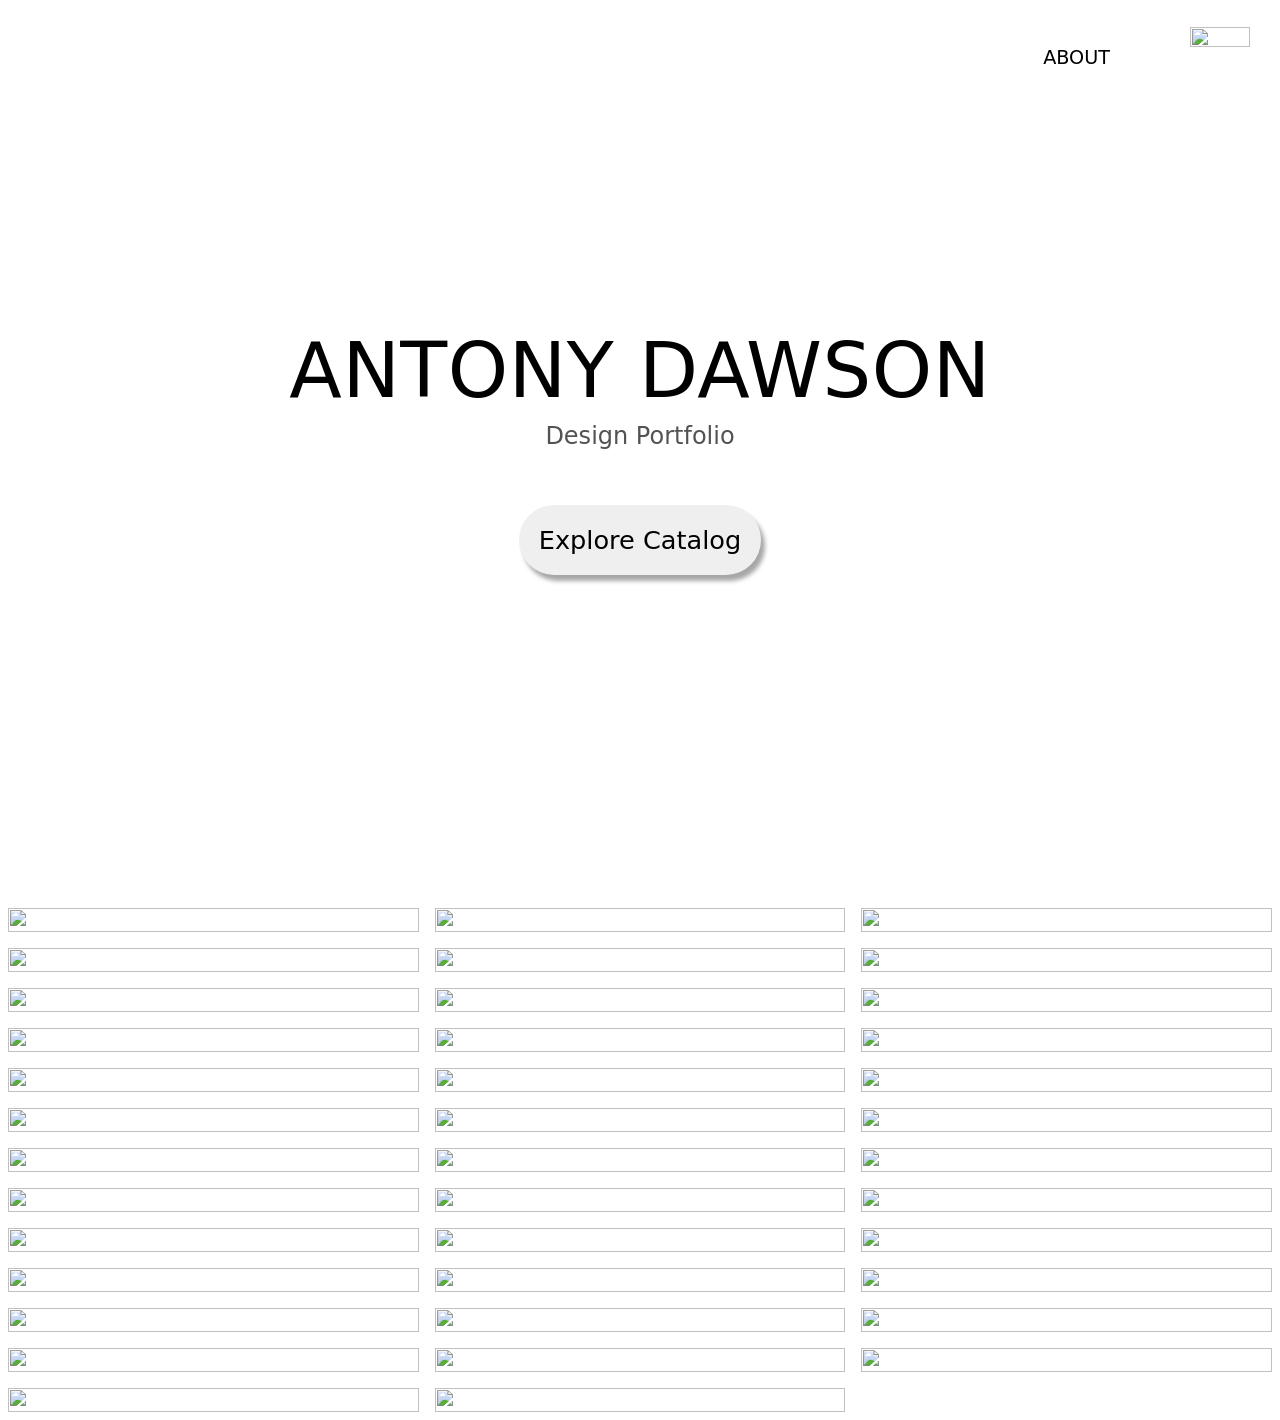
==== website.html @ be2de0c4 "Add files via upload" ====
<!DOCTYPE html>
<html lang="en">
<head>
  <title>Portfolio</title>
  <link rel="stylesheet" href="main.css">
  <link rel="stylesheet" href="content.css">

</head>
<body>
  <header>
    <div class="header-text"><a href="awards.html">About</a></div>
    <div><a href="mailto:antonydawson151@gmail.com"><img src="assets/mail.png" alt=""></a></div>
  </header>

  <div class="bg">
    <div class="slide-track">
      <img src="assets/logo.png" alt="">
      <video src="assets/sphere.MP4" type="video/mp4"></video>
      <img src="assets/editorial.png" alt="">
      <img src="assets/slicing_test.png" alt="">
      <img src="assets/club.jpg" alt="">
      <video src="assets/Final-robit.MP4" type="video/mp4"></video>

    </div>
  </div>

  <main>
    <div class="title">Antony Dawson</div>
    <div class="subtitle">Design Portfolio</div>
    <a href="#projects-catalog"><button class="catalog">Explore Catalog</button></a>
  </main>

  <div class="content" id="projects-catalog">
    
    <img id="1" src="assets/cup1.png" alt="">
    <img id="2" src="assets/cup2.png" alt="">
    <img id="22" src="assets/BLUEBLITZ.png" alt="">
    <img id="3" src="assets/5-Chettattukaran-Final.jpeg" alt="">
    <img id="4" src="assets/1.2-Chettattukaran.jpg" alt="">
    <img id="5" src="assets/Final (1).jpg" alt="">
    <img id="6" src="assets/S25_1020_AntonyDawson_302010_Ex3_001.jpeg" alt="">
    <img id="7" src="assets/S25_1020_AntonyDawson_312010_Ex4_007.jpeg" alt="">
    <img id="8" src="assets/S25_1020_AntonyDawson_302010_Ex1_031.jpeg" alt="">
    <img id="9" src="assets/2.1-Chettattukaran-1.jpg" alt="">
    <img id="10" src="assets/2.1-Chettattukaran-2.jpg" alt="">
    <img id="11" src="assets/2.2-Chettattukaran-final.jpeg" alt="">
    <img id="12" src="assets/3-Chettattukaran-1.jpg" alt="">
    <img id="13" src="assets/3-Chettattukaran-2.jpg" alt="">
    <img id="14" src="assets/3-Chettattukaran-final (1).jpg" alt="">
    <img id="15" src="assets/4-Chettattukaran-Ballpoint.jpg" alt="">
    <img id="16" src="assets/4-Chettattukaran-Charcoal.jpg" alt="">
    <img id="17" src="assets/3d-print_002.jpg" alt="">
    <img id="18" src="assets/model_001 (1).png" alt="">
    <img id="19" src="assets/model_002 (1).png" alt="">
    <img id="20" src="assets/model_003 (1).png" alt="">
    <img id="21" src="assets/S25_1020_AntonyDawson_302010_Ex2_001.jpeg" alt="">

    <img id="22" src="assets/art (1).jpg" alt="">
    <img id="23" src="assets/art (2).jpg" alt="">
    <img id="24" src="assets/art (3).jpg" alt="">
    <img id="25" src="assets/art (4).jpg" alt="">
    <img id="26" src="assets/art (5).jpg" alt="">
    <img id="27" src="assets/art (6).jpg" alt="">
    <img id="28" src="assets/art (7).jpg" alt="">
    <img id="29" src="assets/art (8).jpg" alt="">
    <img id="30" src="assets/art (9).jpg" alt="">
    <img id="31" src="assets/art (10).jpg" alt="">
    <img id="32" src="assets/art (11).jpg" alt="">
    <img id="33" src="assets/art (12).jpg" alt="">
    <img id="34" src="assets/art (13).jpg" alt="">
    <img id="35" src="assets/art (14).jpg" alt="">
    <img id="36" src="assets/art (15).jpg" alt="">
    <img id="37" src="assets/art (16).jpg" alt="">




  </div>

  <div id="myModal" class="modal">
    <span class="close">&times;</span>
    <img class="modal-content" id="img01">
    <div id="caption"></div>
  </div>

  <script>
    // Get the modal
    var modal = document.getElementById('myModal');
    
    document.querySelectorAll('img').forEach(image => {
      image.addEventListener('click', function(event) {
        // Your code to execute when any image is clicked
        var img = document.getElementById(event.target.id);
        var modalImg = document.getElementById("img01");
        var captionText = document.getElementById("caption");
        modal.style.display = "block";
        modalImg.src = img.src;
        captionText.innerHTML = this.alt;
        
        
        // Get the <span> element that closes the modal
        var span = document.getElementsByClassName("close")[0];
        
        // When the user clicks on <span> (x), close the modal
        span.onclick = function() { 
          modal.style.display = "none";
        }
      });
    });
  
    </script>
</body>
</html>
---- main.css ----
* {
  margin:0;
  padding: 0;
  font-family: system-ui, 'Open Sans', 'Helvetica Neue', sans-serif;
  box-sizing: border-box;
}

html {
  overflow-x: hidden;
  scroll-behavior: smooth;
}

header {
  position: fixed;
  top: 3%;
  right: 30px;
  display: flex;
  align-items: center;
  gap:2rem;
  z-index: 2;
}

.header-text a {
  margin-right: 3rem;
  font-size: 1.2rem;
  text-decoration: none;
  color: black;
}

header img {
  width: 60px;
  aspect-ratio: 1;
}

main {
height: 100vh;
display: grid;
place-content: center;
text-align: center;
}

.title, .header-text {
  text-transform: uppercase;
  cursor: pointer;
}

.title {
  font-size: 6vw;
  letter-spacing: .5px;
}

.subtitle {
  font-size: 1.5rem;
  color: #535353;
  margin: 1%;
}

.catalog {
  padding: 20px;
  font-size: 1.6rem;
  border-radius: 40px;
  border: none;
  box-shadow: 4px 6px 4px rgba(0, 0, 0, 0.35);
  margin-top: 3rem;
  transition: 500ms;
  cursor: pointer;

}

.catalog:hover {
  box-sizing: border-box;
  background-color: #2e2e2e;
  color: white;
}

.catalog:active {
  box-shadow: none;
  transform: translate(4px, 6px);
}

@keyframes scroll {
	0% { transform: translateX(0); }
	100% { transform: translateX(-200%)}
}

.slide-track {
  animation: scroll 30s linear infinite;
  display: flex;
  position: absolute;
  inset: 0;
  z-index: -1;
  opacity: 30%;
  
}

.slide-track > * {
  width: 100vw;
  object-fit: cover;
  flex-shrink: 0;
}
---- content.css ----
.content {
    display: grid;
    grid-template-columns: repeat(3, 1fr);
}
.content img {
    width: 100%;
    padding: .5rem;
     height: 100%; 
     object-fit: cover; 

}

.content > img:hover {
    opacity: 0.5;
    transition: 1s;
    /* background-color: gray; */
}

/* .content img:active {
    position: fixed;
    height: 100vh;
    top:0;
    bottom: 0;
    opacity: 1;
} */



.modal {
  display: none; /* Hidden by default */
  position: fixed; /* Stay in place */
  z-index: 3; /* Sit on top */
  padding-top: 100px; /* Location of the box */
  left: 0;
  top: 0;
  width: 100%; /* Full width */
  height: 100%; /* Full height */
  overflow: auto; /* Enable scroll if needed */
  background-color: rgb(0,0,0); /* Fallback color */
  background-color: rgba(0,0,0,0.9); /* Black w/ opacity */
}

/* Modal Content (image) */
.modal-content {
  margin: auto;
  display: block;
  width: 80%;
  max-width: 700px;
}

/* Caption of Modal Image */
#caption {
  margin: auto;
  display: block;
  width: 80%;
  max-width: 700px;
  text-align: center;
  color: #ccc;
  padding: 10px 0;
  height: 150px;
}

/* Add Animation */
.modal-content, #caption {  
  animation-name: zoom;
  animation-duration: 0.6s;
}

@keyframes zoom {
  from {transform: scale(0.1)} 
  to {transform: scale(1)}
}

/* The Close Button */
.close {
  position: absolute;
  top: 15px;
  right: 35px;
  color: #f1f1f1;
  font-size: 40px;
  font-weight: bold;
  transition: 0.3s;
}

.close:hover,
.close:focus {
  color: #bbb;
  text-decoration: none;
  cursor: pointer;
}

/* 100% Image Width on Smaller Screens */
@media only screen and (max-width: 700px){
  .modal-content {
    width: 100%;
  }
}
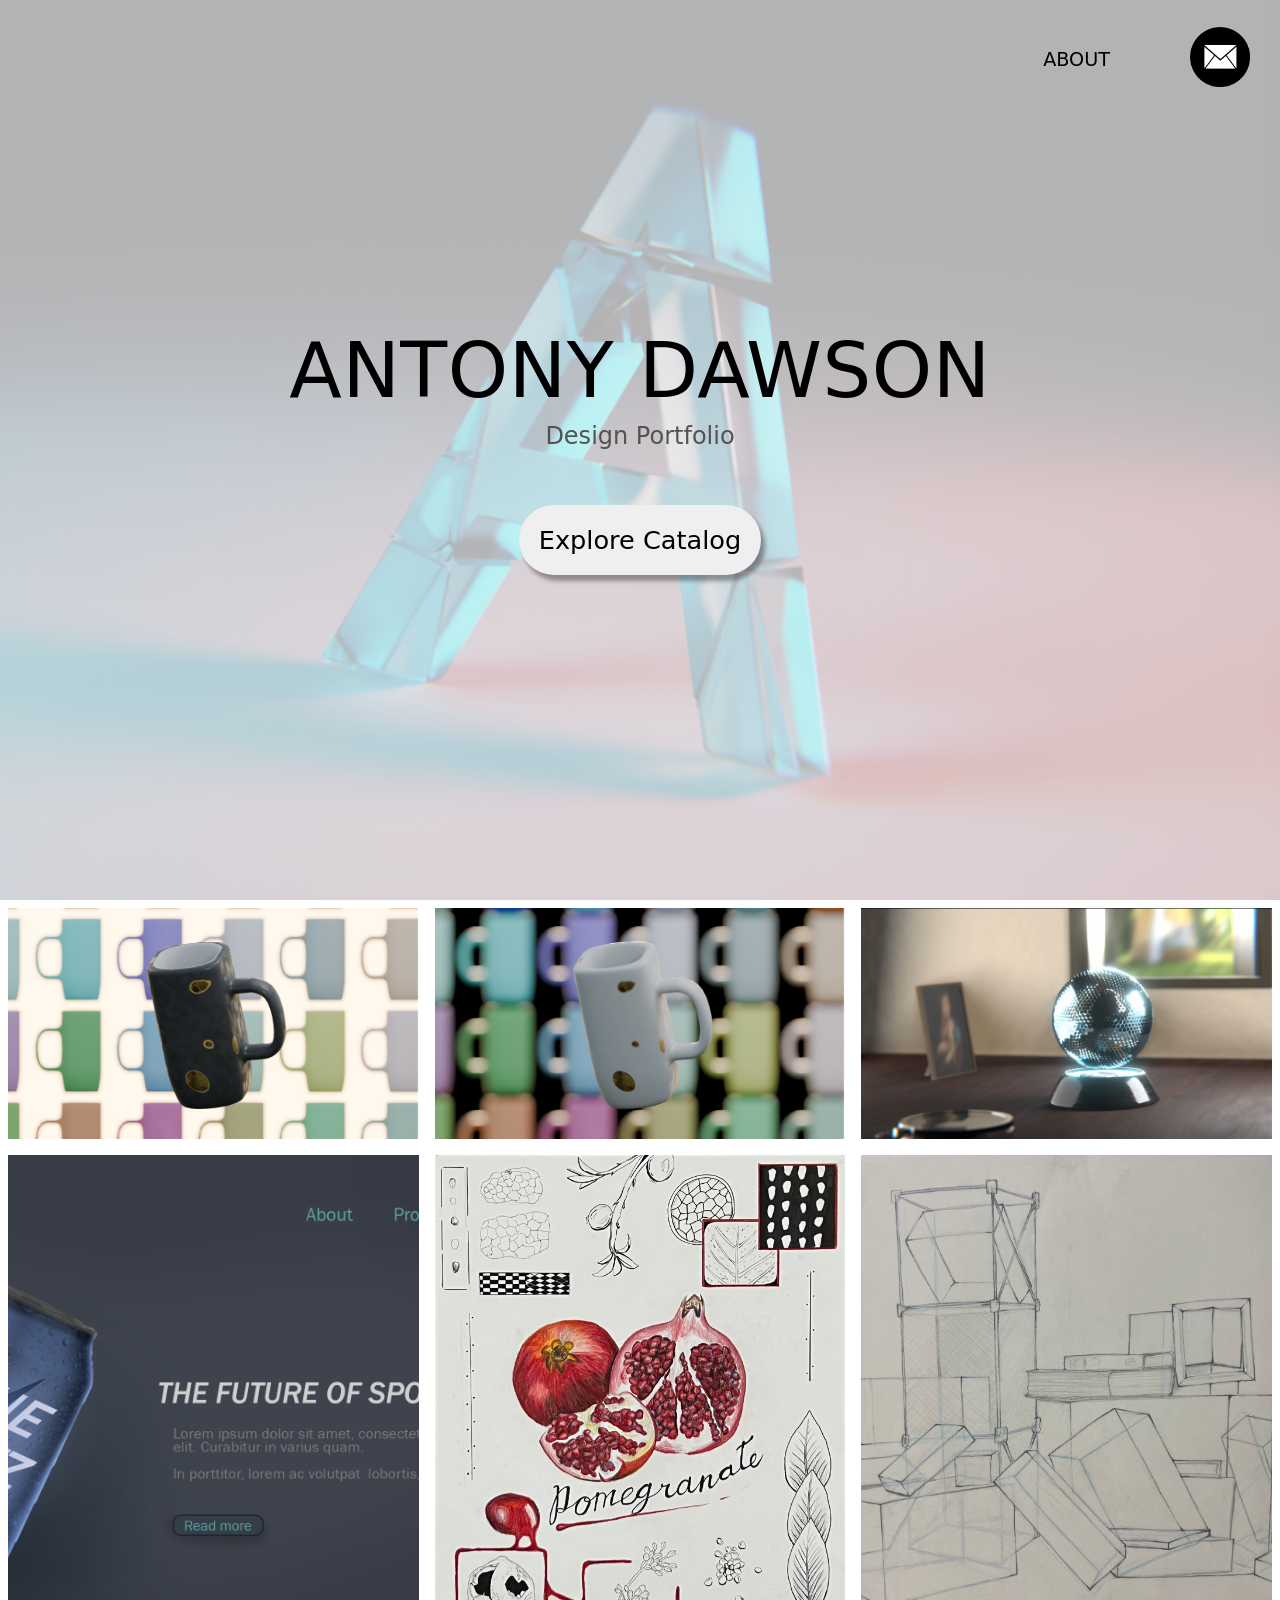
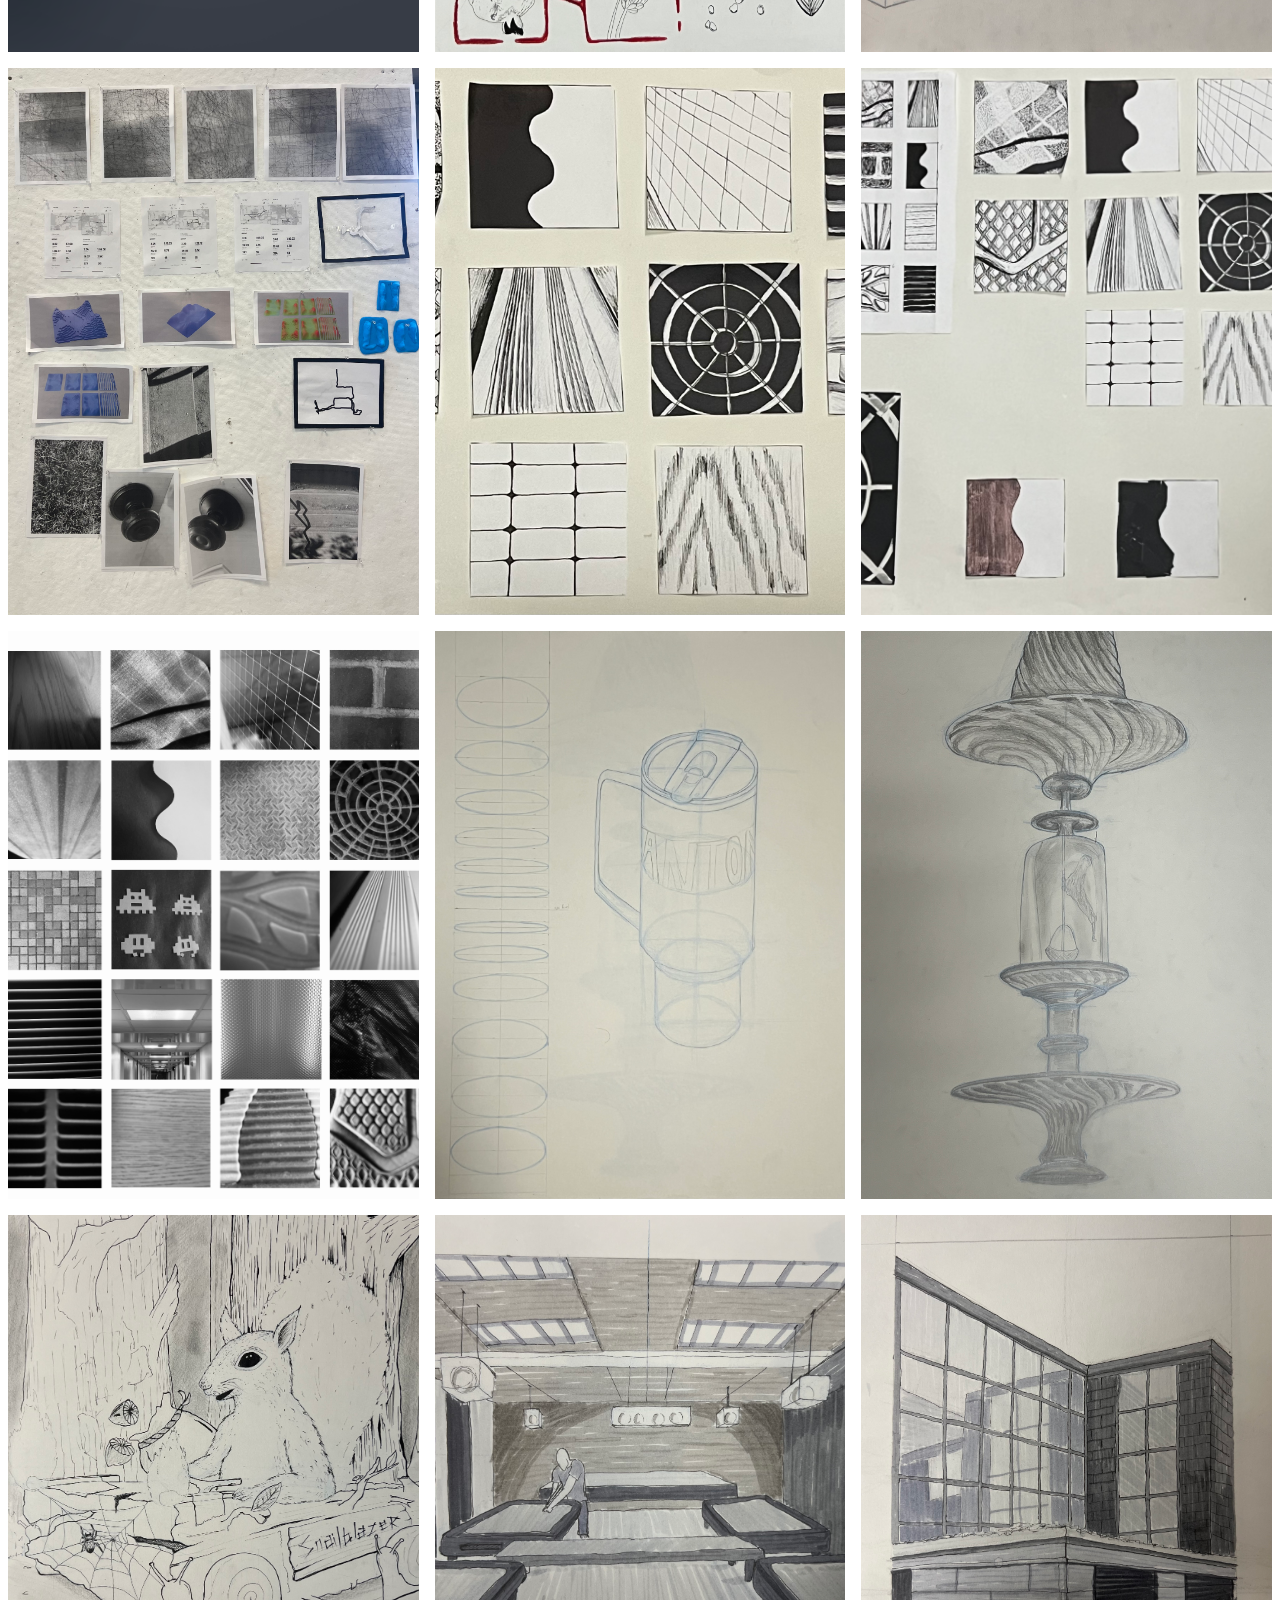
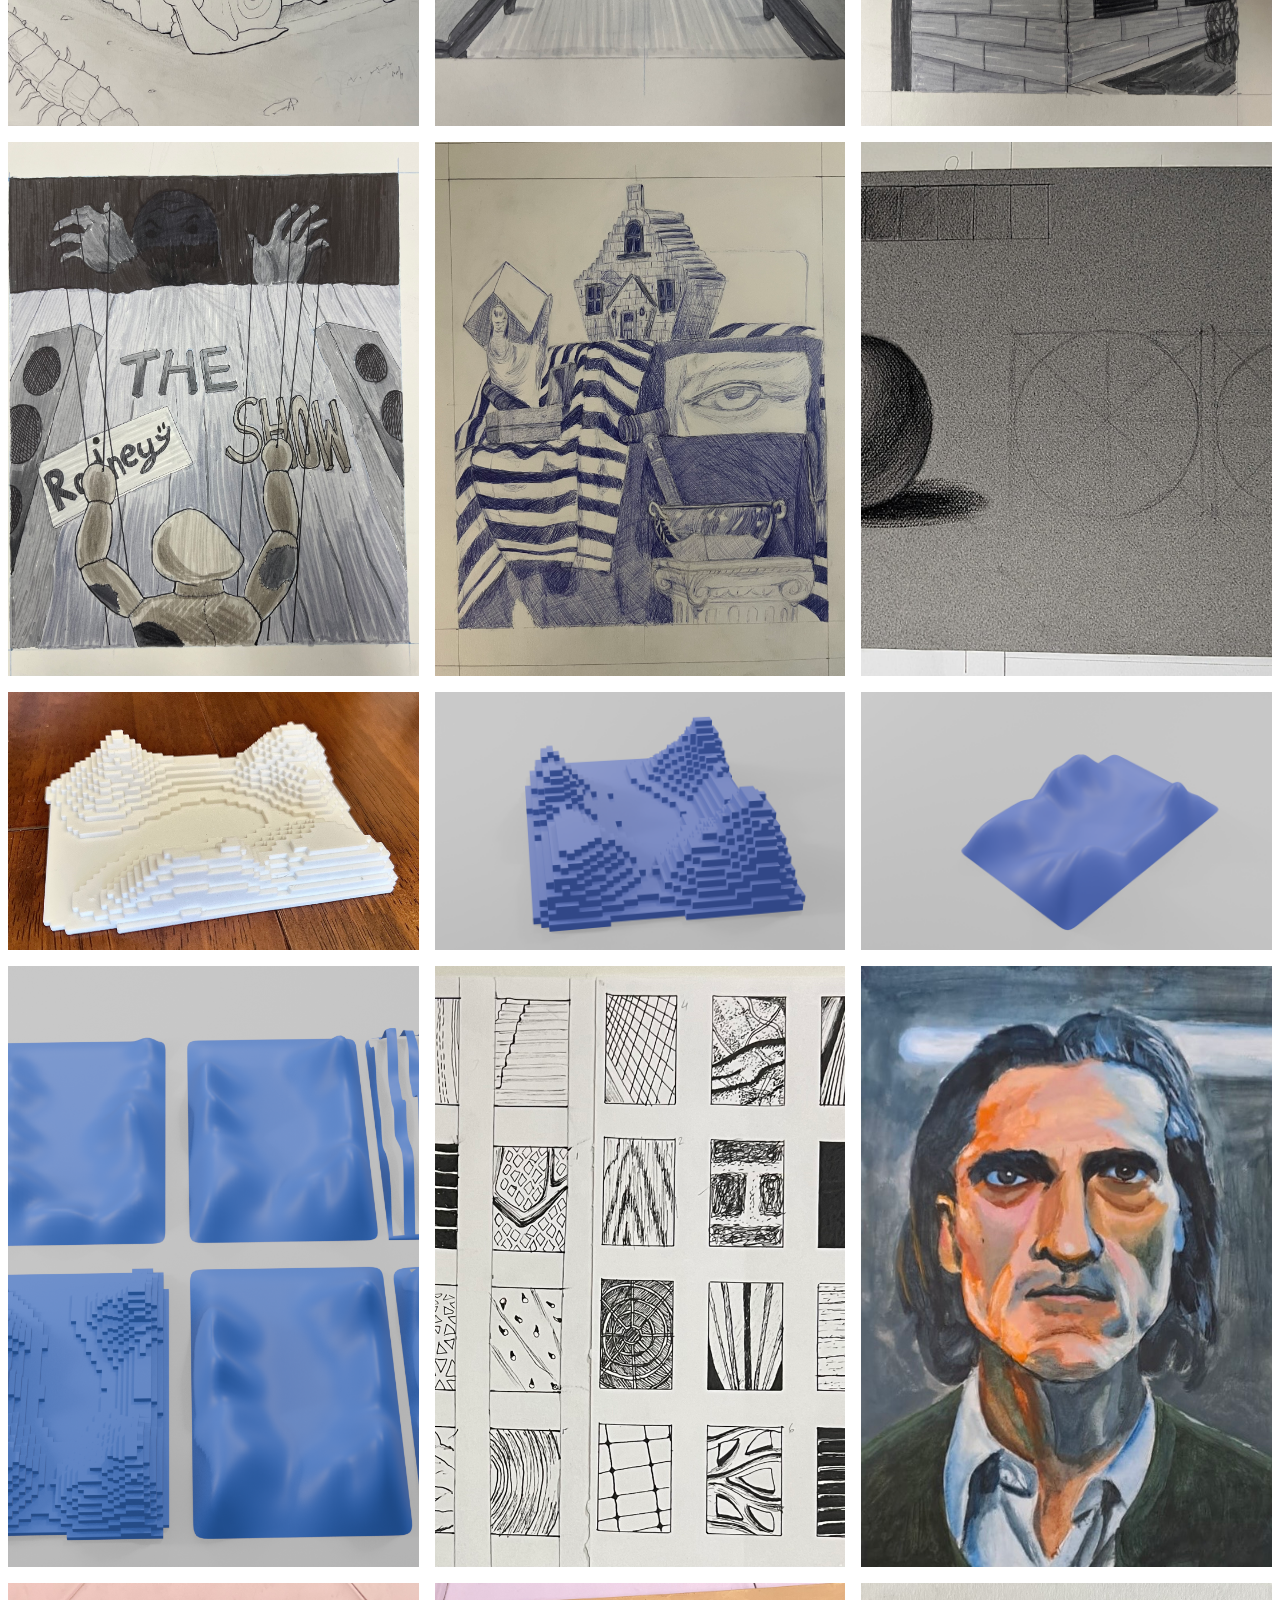
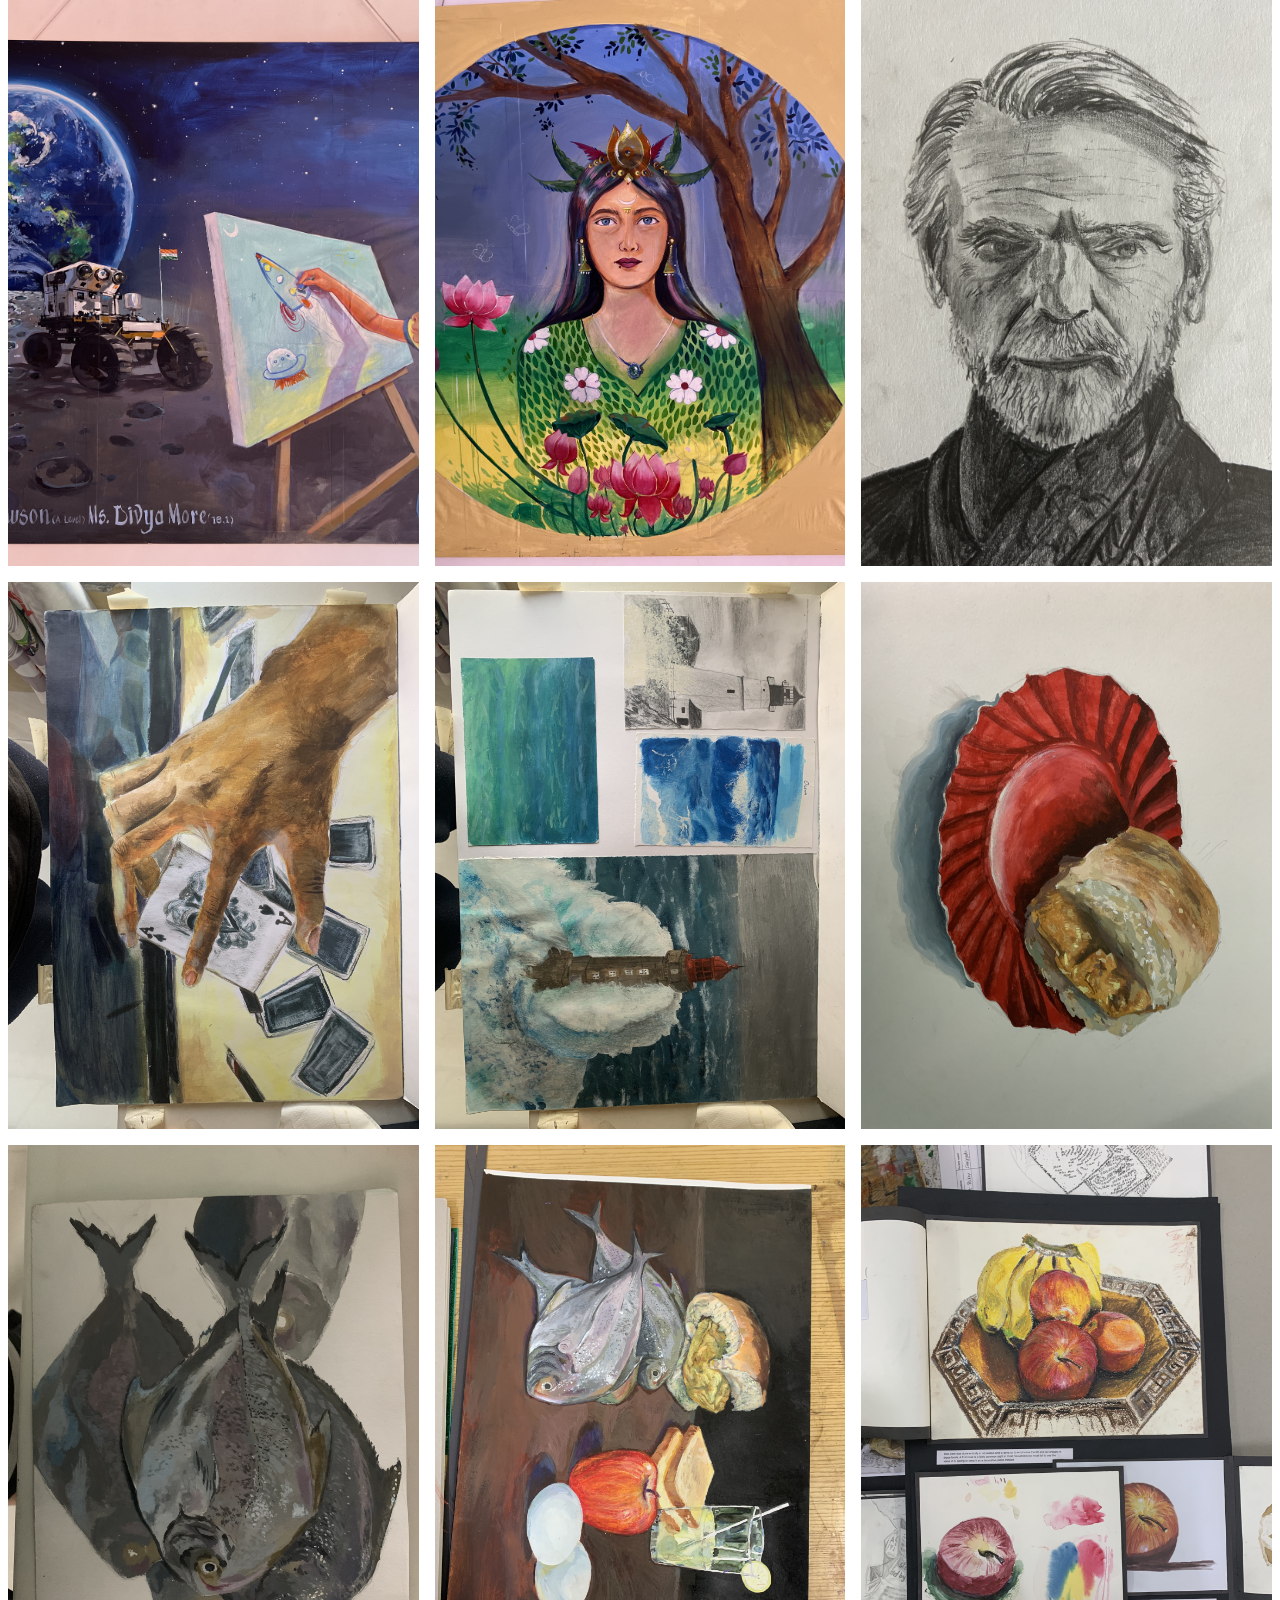
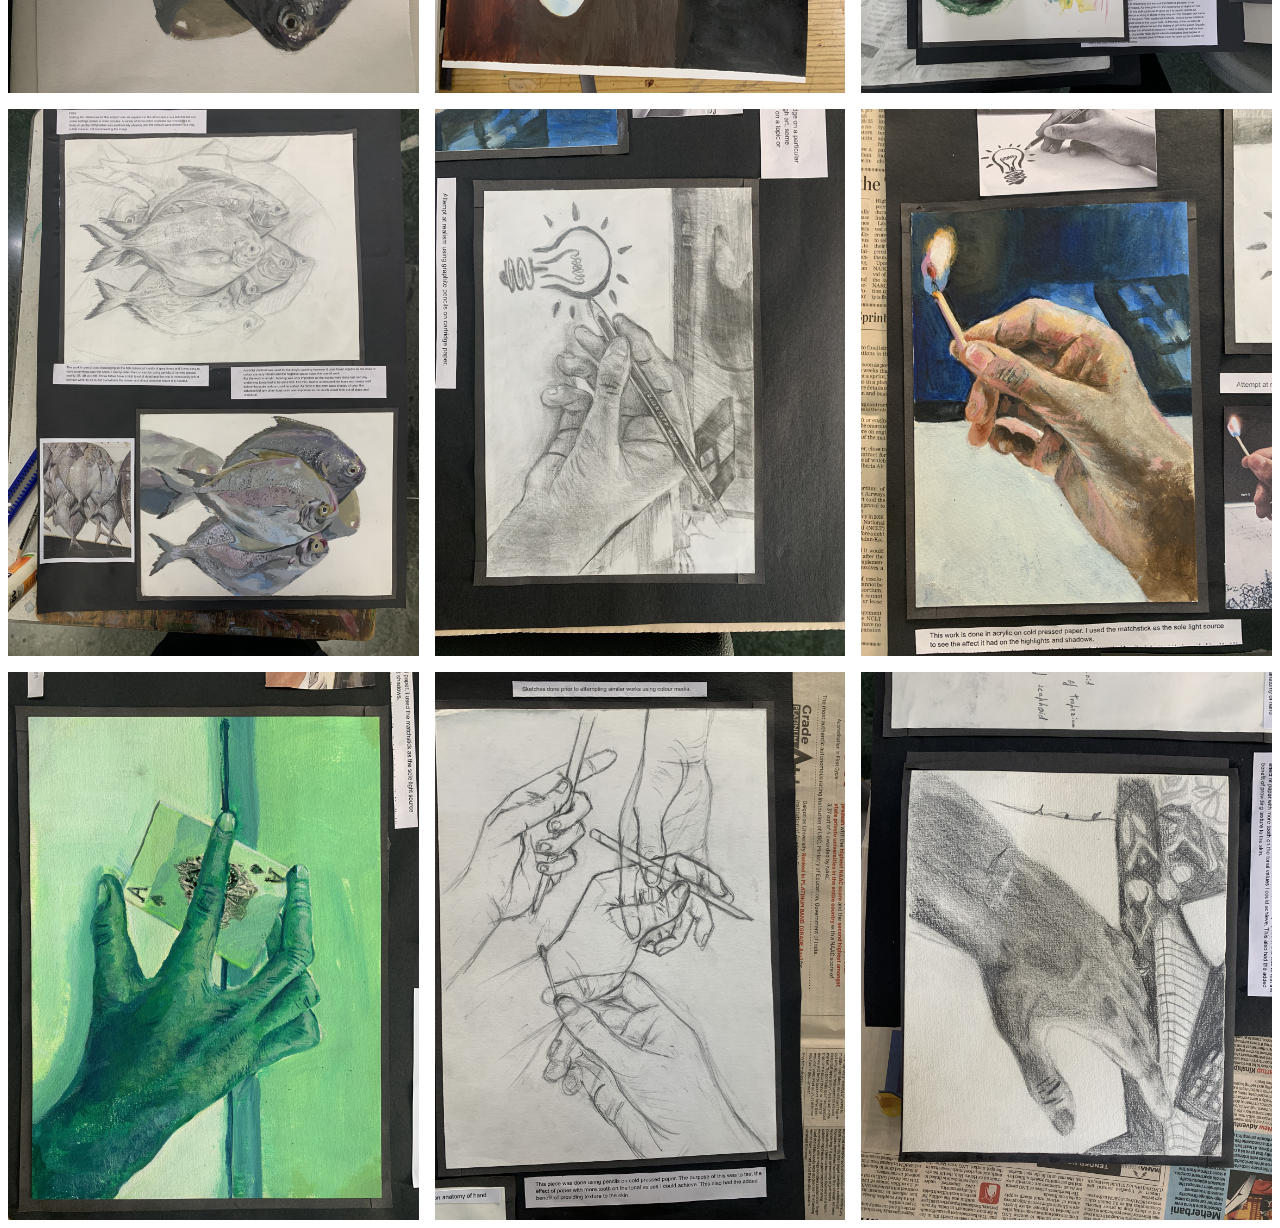
==== commit 910a8230: "Update website.html" ====
--- a/website.html
+++ b/website.html
@@ -34,6 +34,7 @@
     
     <img id="1" src="assets/cup1.png" alt="">
     <img id="2" src="assets/cup2.png" alt="">
+    <img id="38" src="assets/sphere_pic.png" alt="">
     <img id="22" src="assets/BLUEBLITZ.png" alt="">
     <img id="3" src="assets/5-Chettattukaran-Final.jpeg" alt="">
     <img id="4" src="assets/1.2-Chettattukaran.jpg" alt="">
@@ -110,4 +111,4 @@
   
     </script>
 </body>
-</html>+</html>
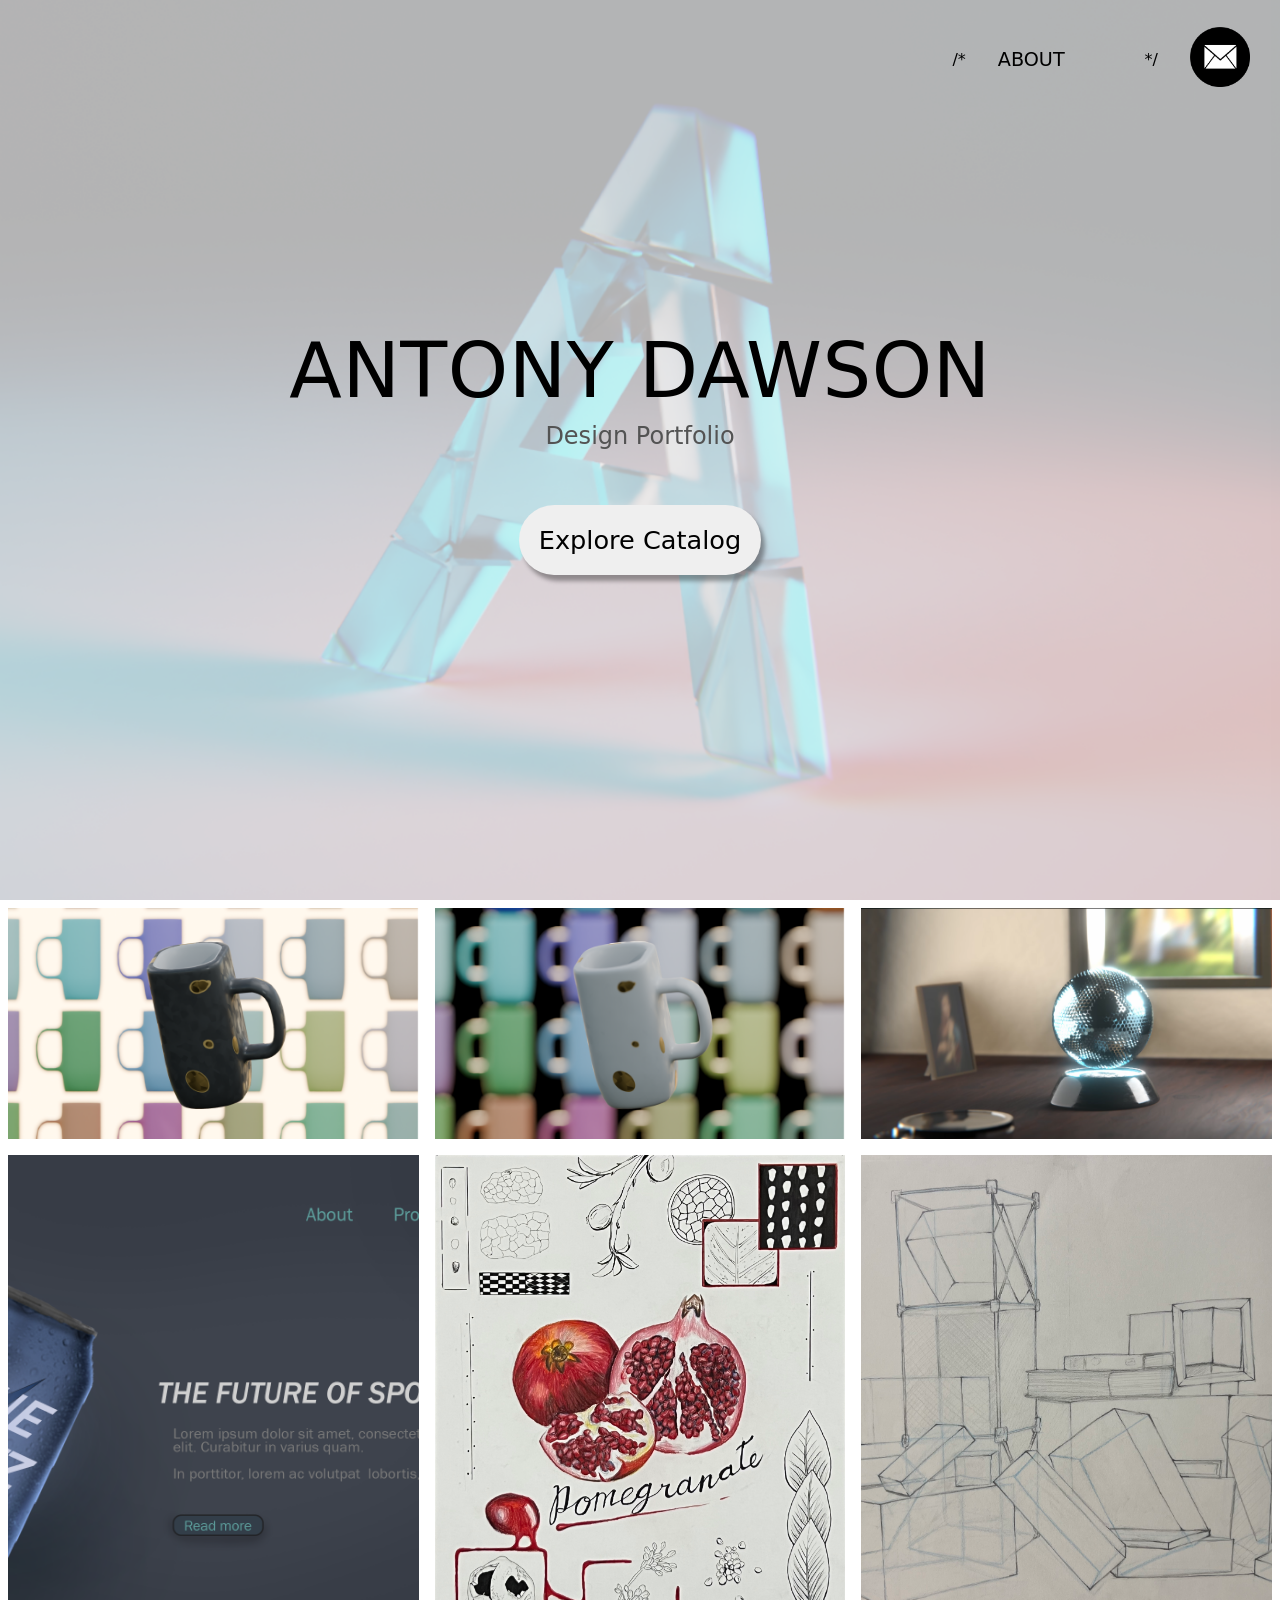
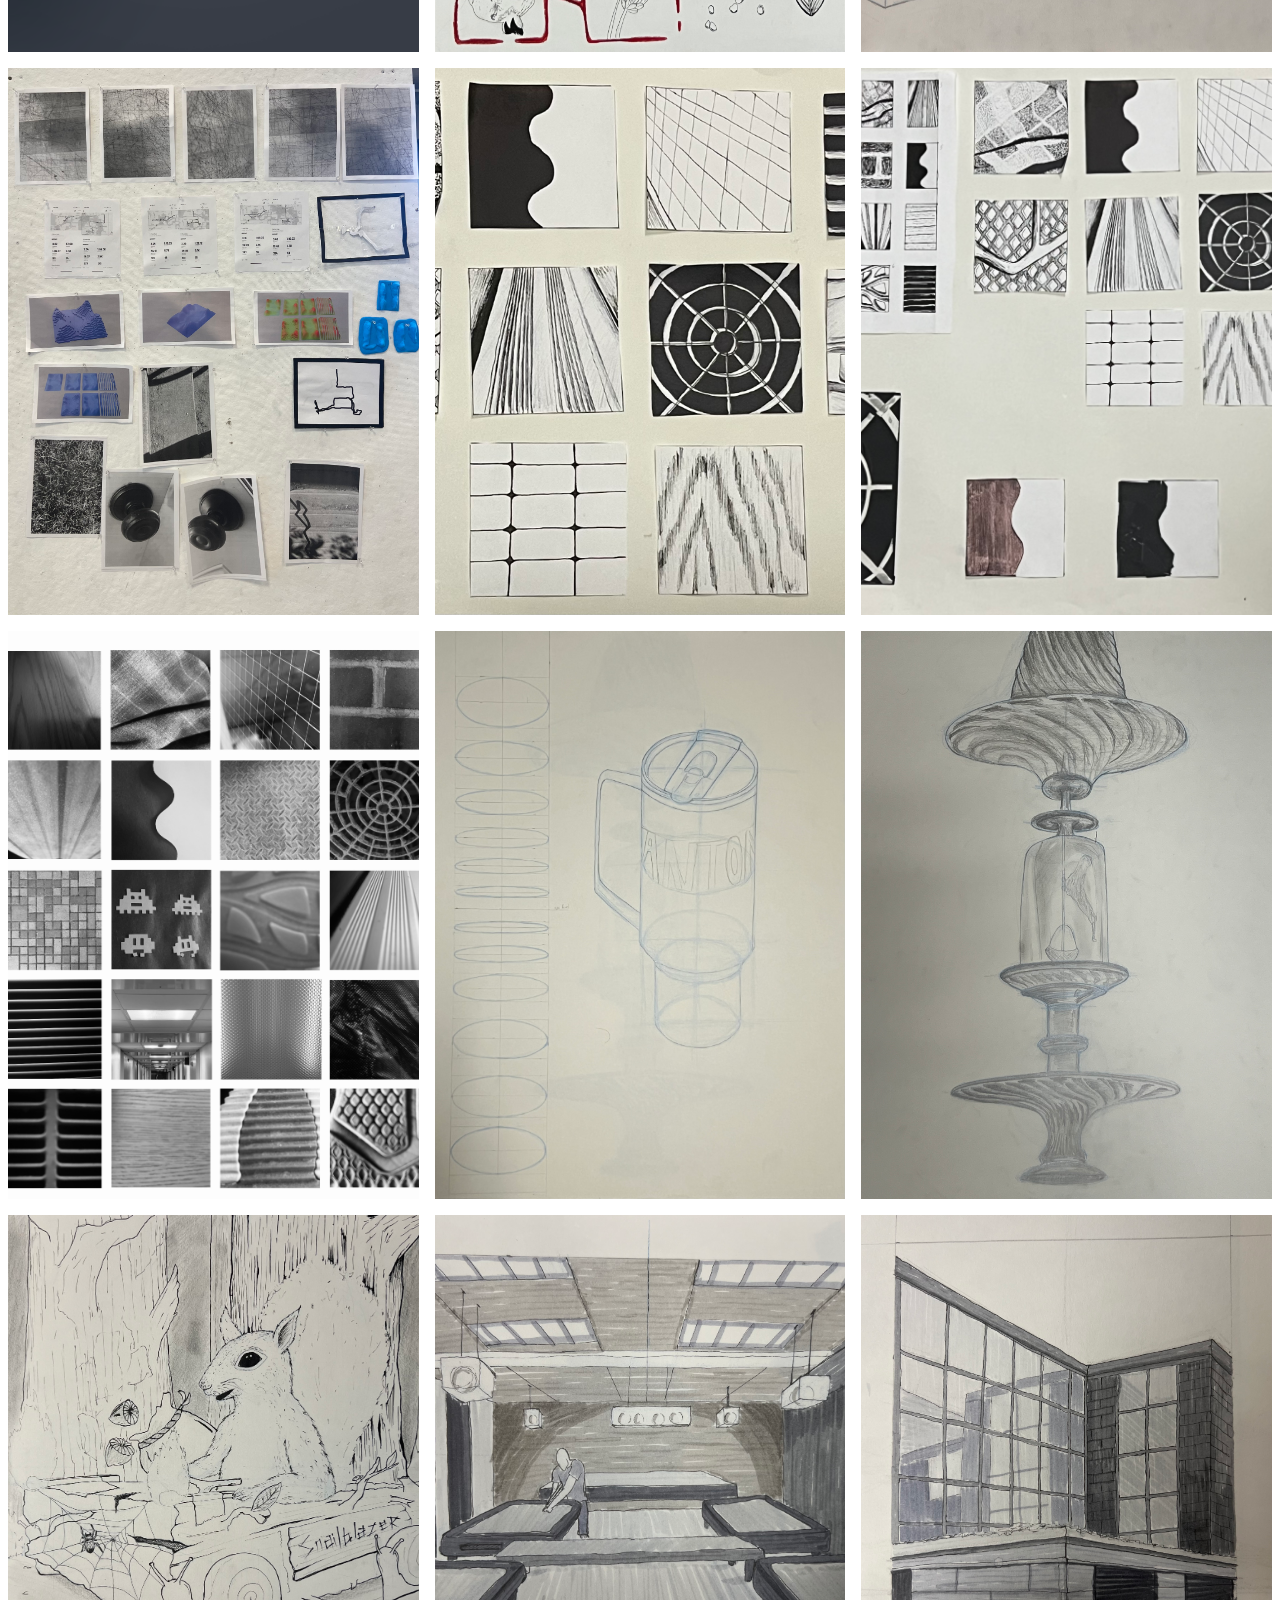
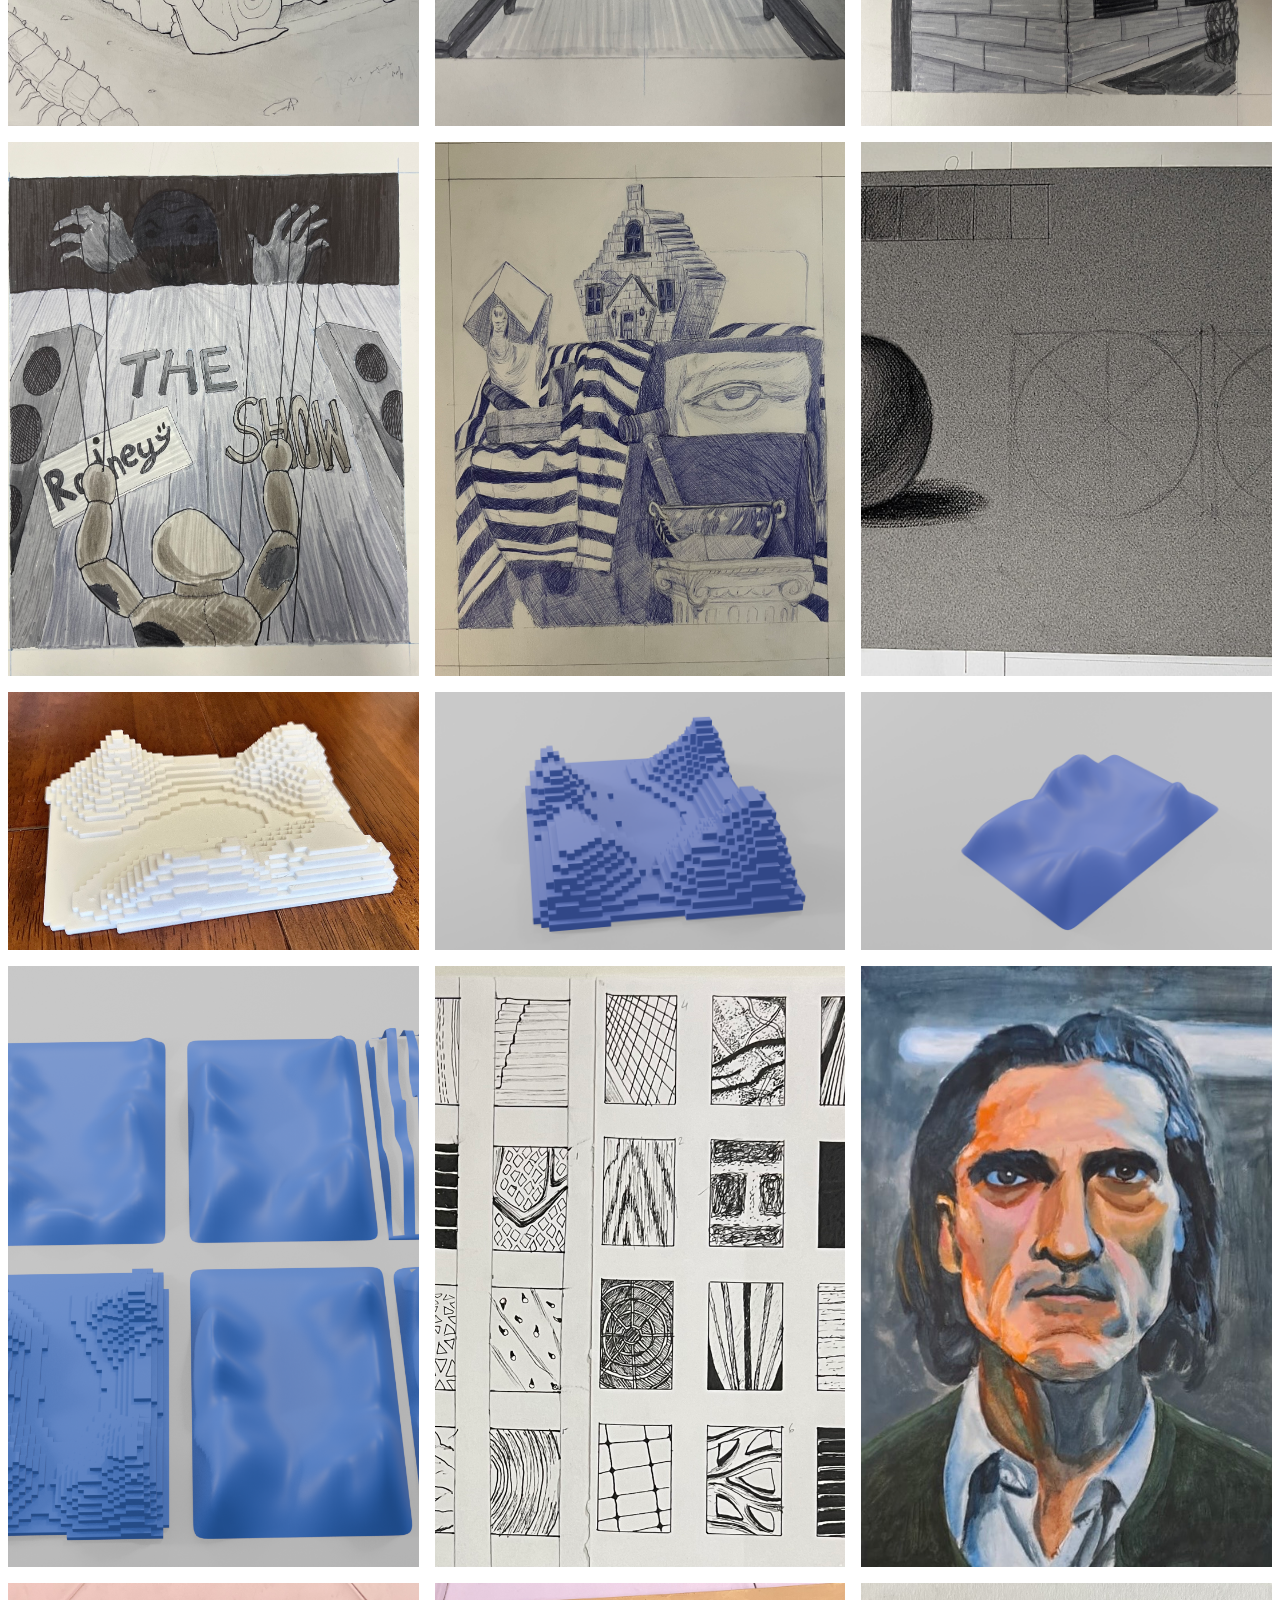
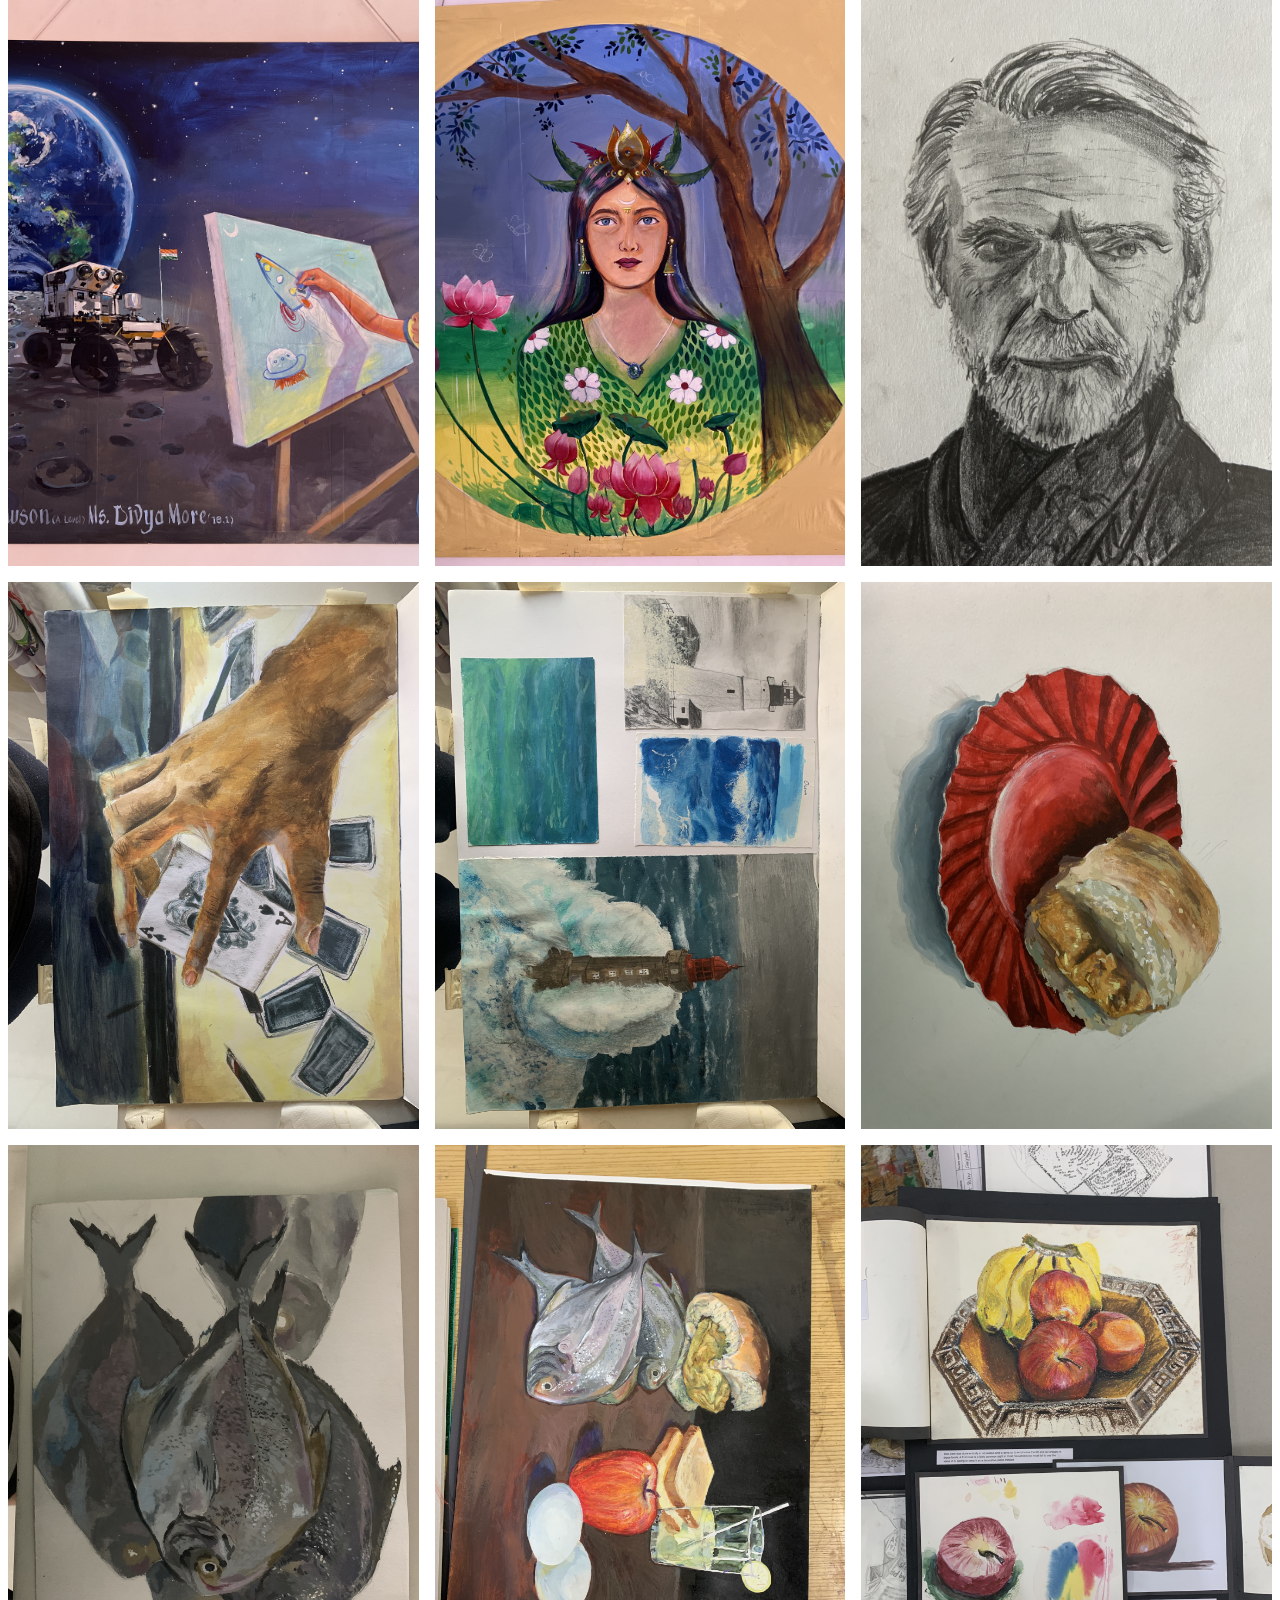
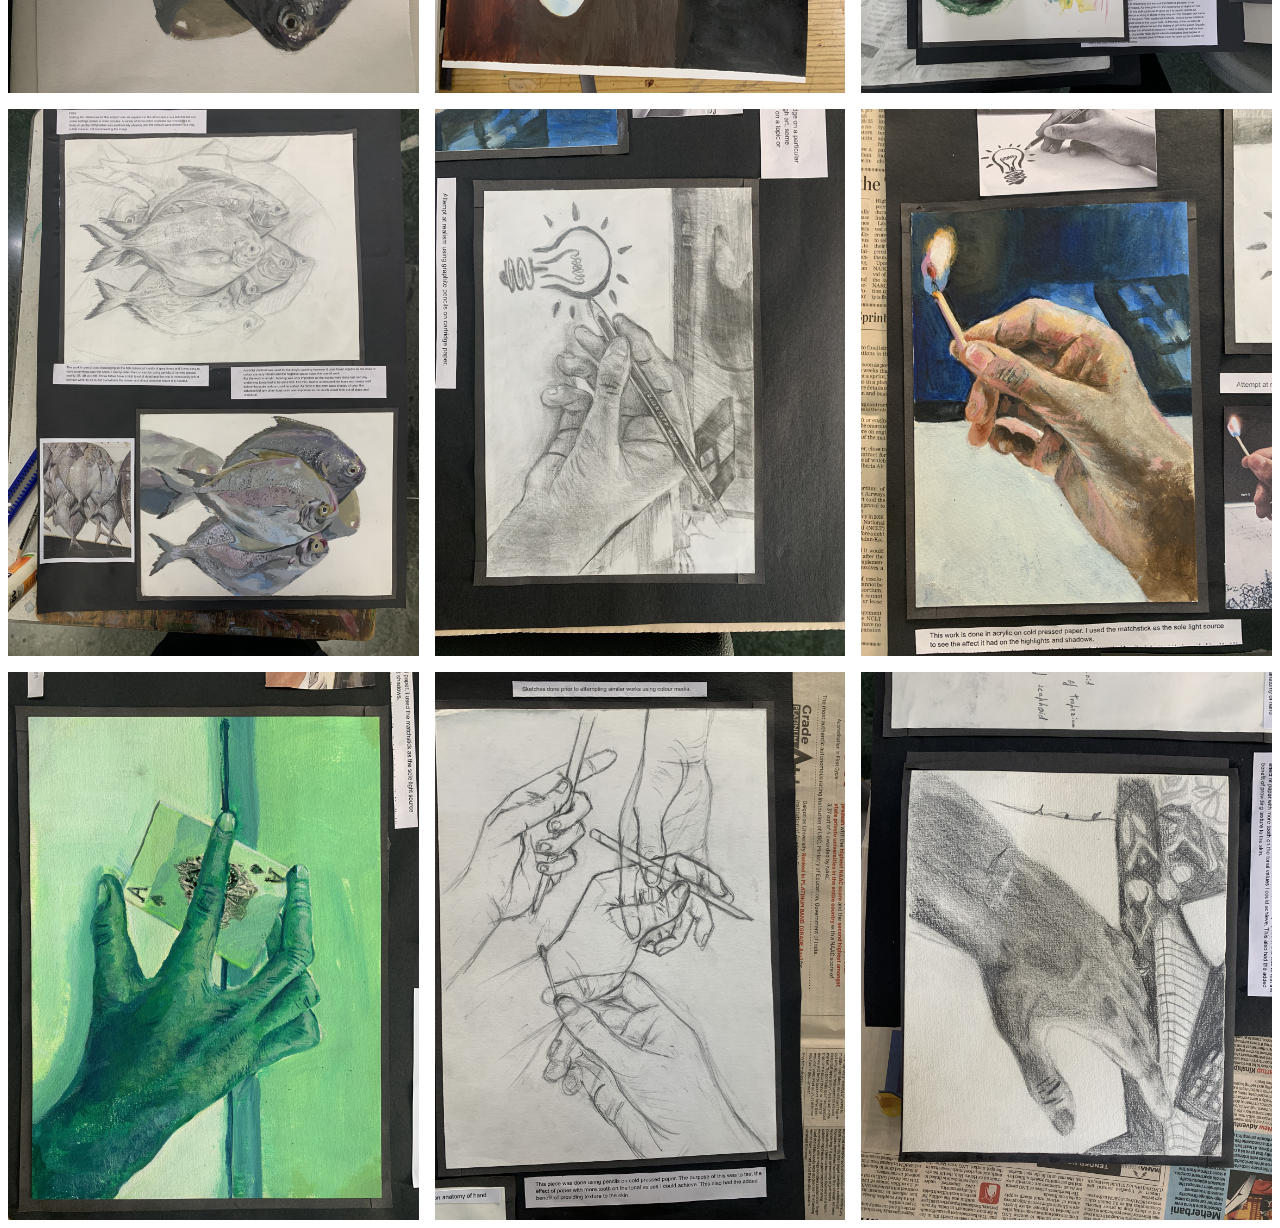
==== commit 075a8926: "Update website.html" ====
--- a/website.html
+++ b/website.html
@@ -8,14 +8,14 @@
 </head>
 <body>
   <header>
-    <div class="header-text"><a href="awards.html">About</a></div>
+    /*<div class="header-text"><a href="awards.html">About</a></div>*/
     <div><a href="mailto:antonydawson151@gmail.com"><img src="assets/mail.png" alt=""></a></div>
   </header>
 
   <div class="bg">
     <div class="slide-track">
       <img src="assets/logo.png" alt="">
-      <video src="assets/sphere.MP4" type="video/mp4"></video>
+      <img src="assets/sphere_pic.png">
       <img src="assets/editorial.png" alt="">
       <img src="assets/slicing_test.png" alt="">
       <img src="assets/club.jpg" alt="">
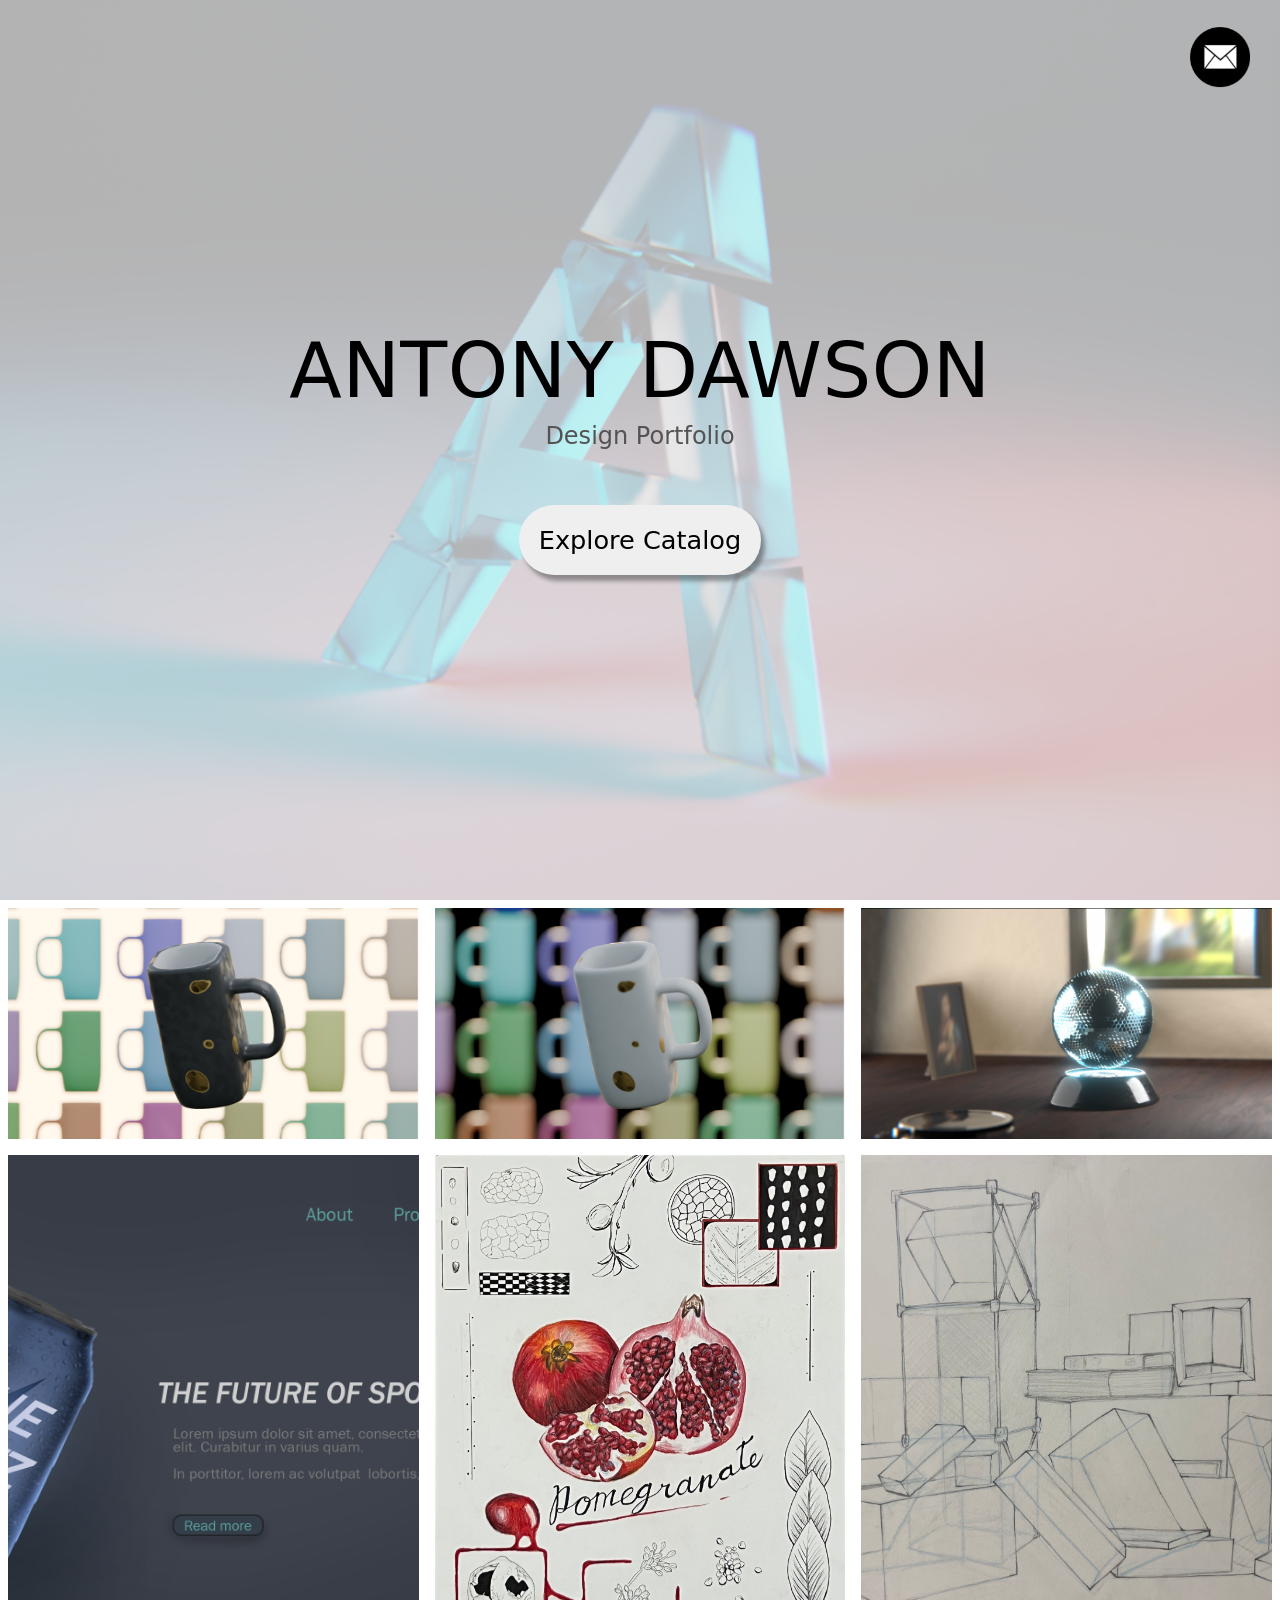
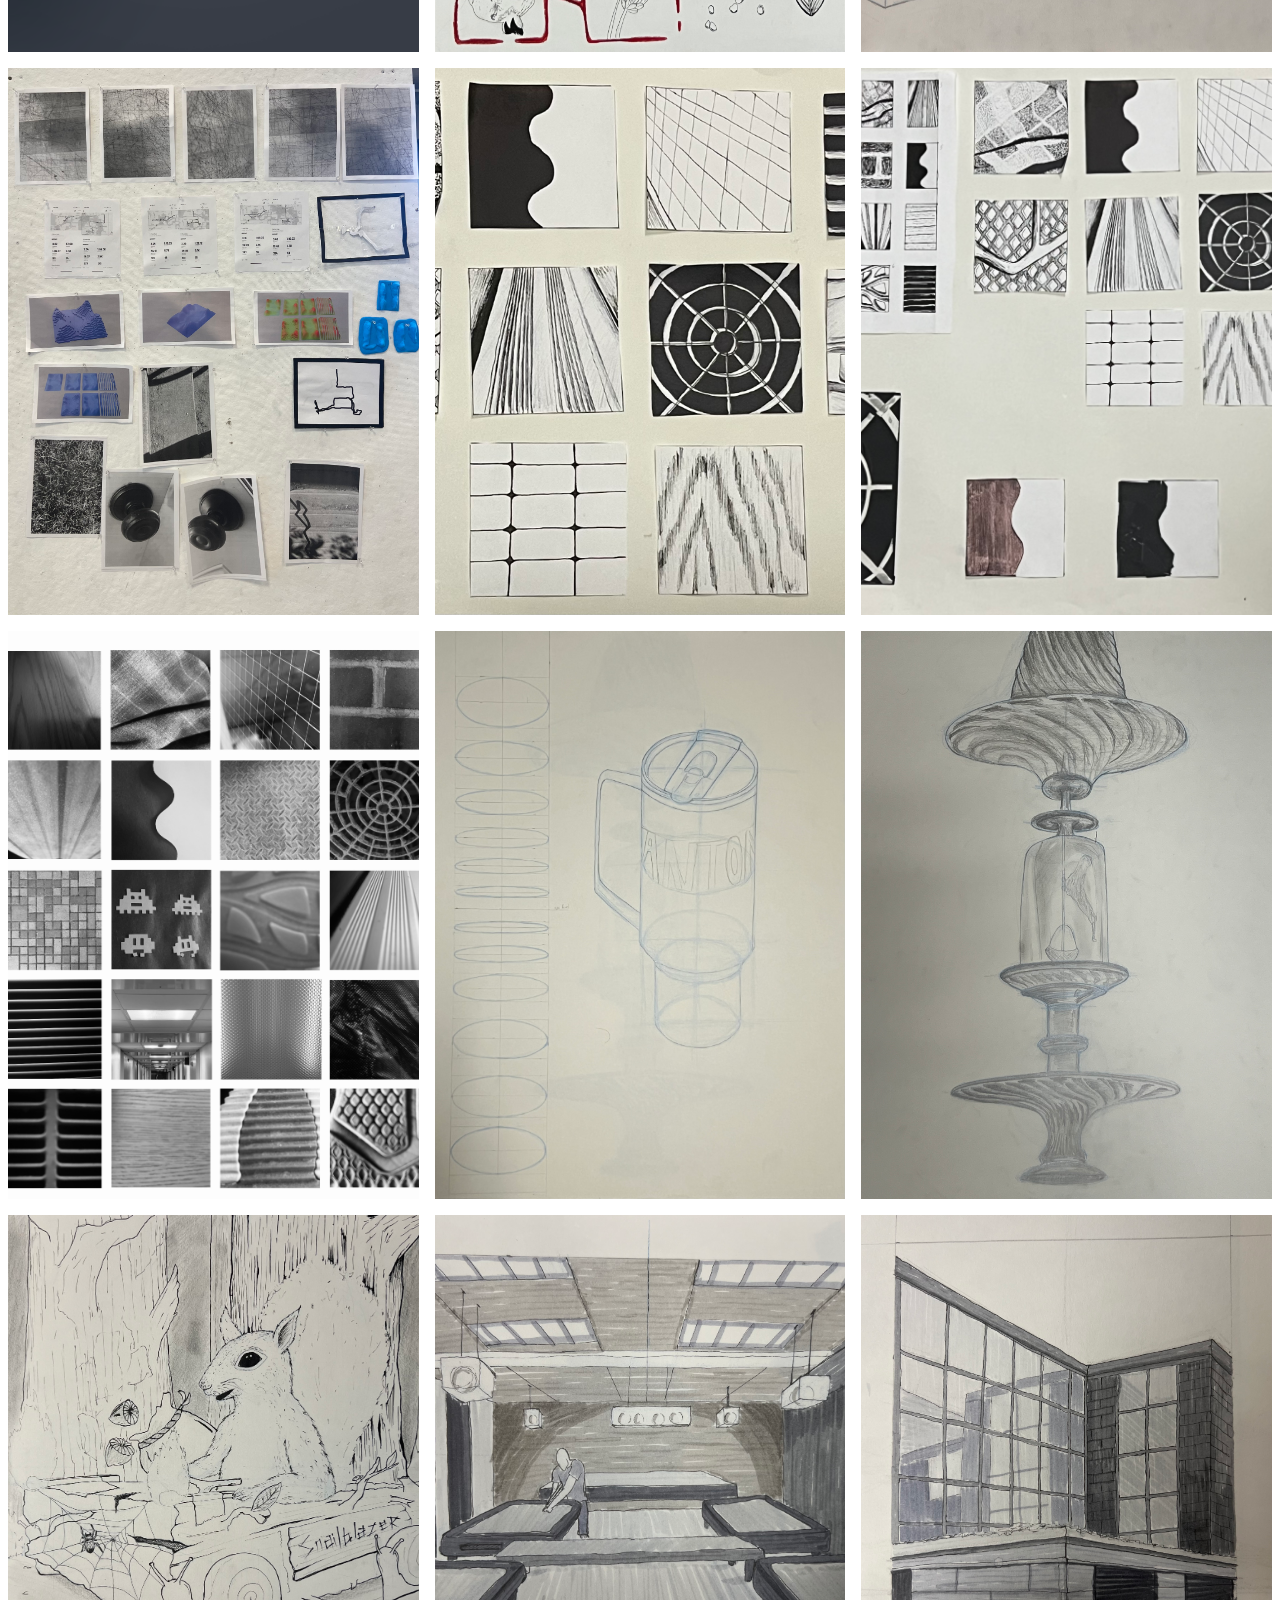
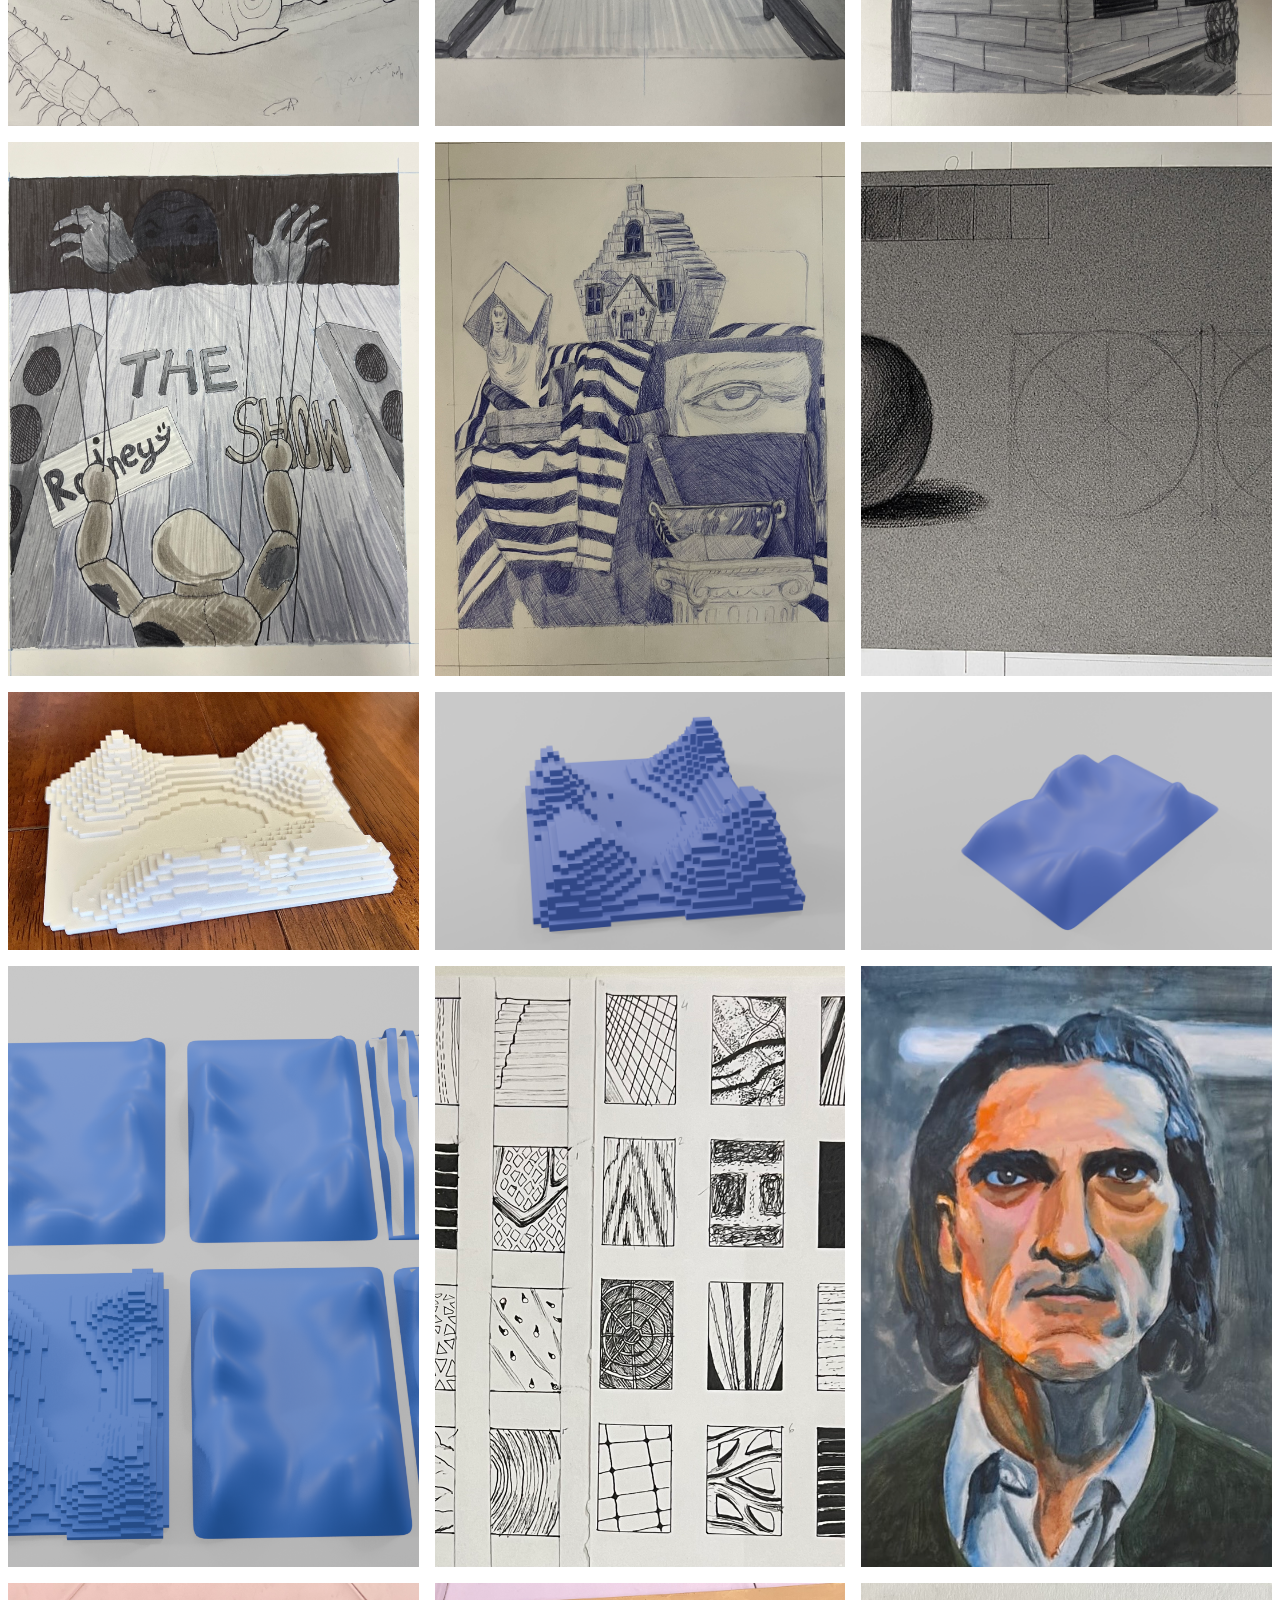
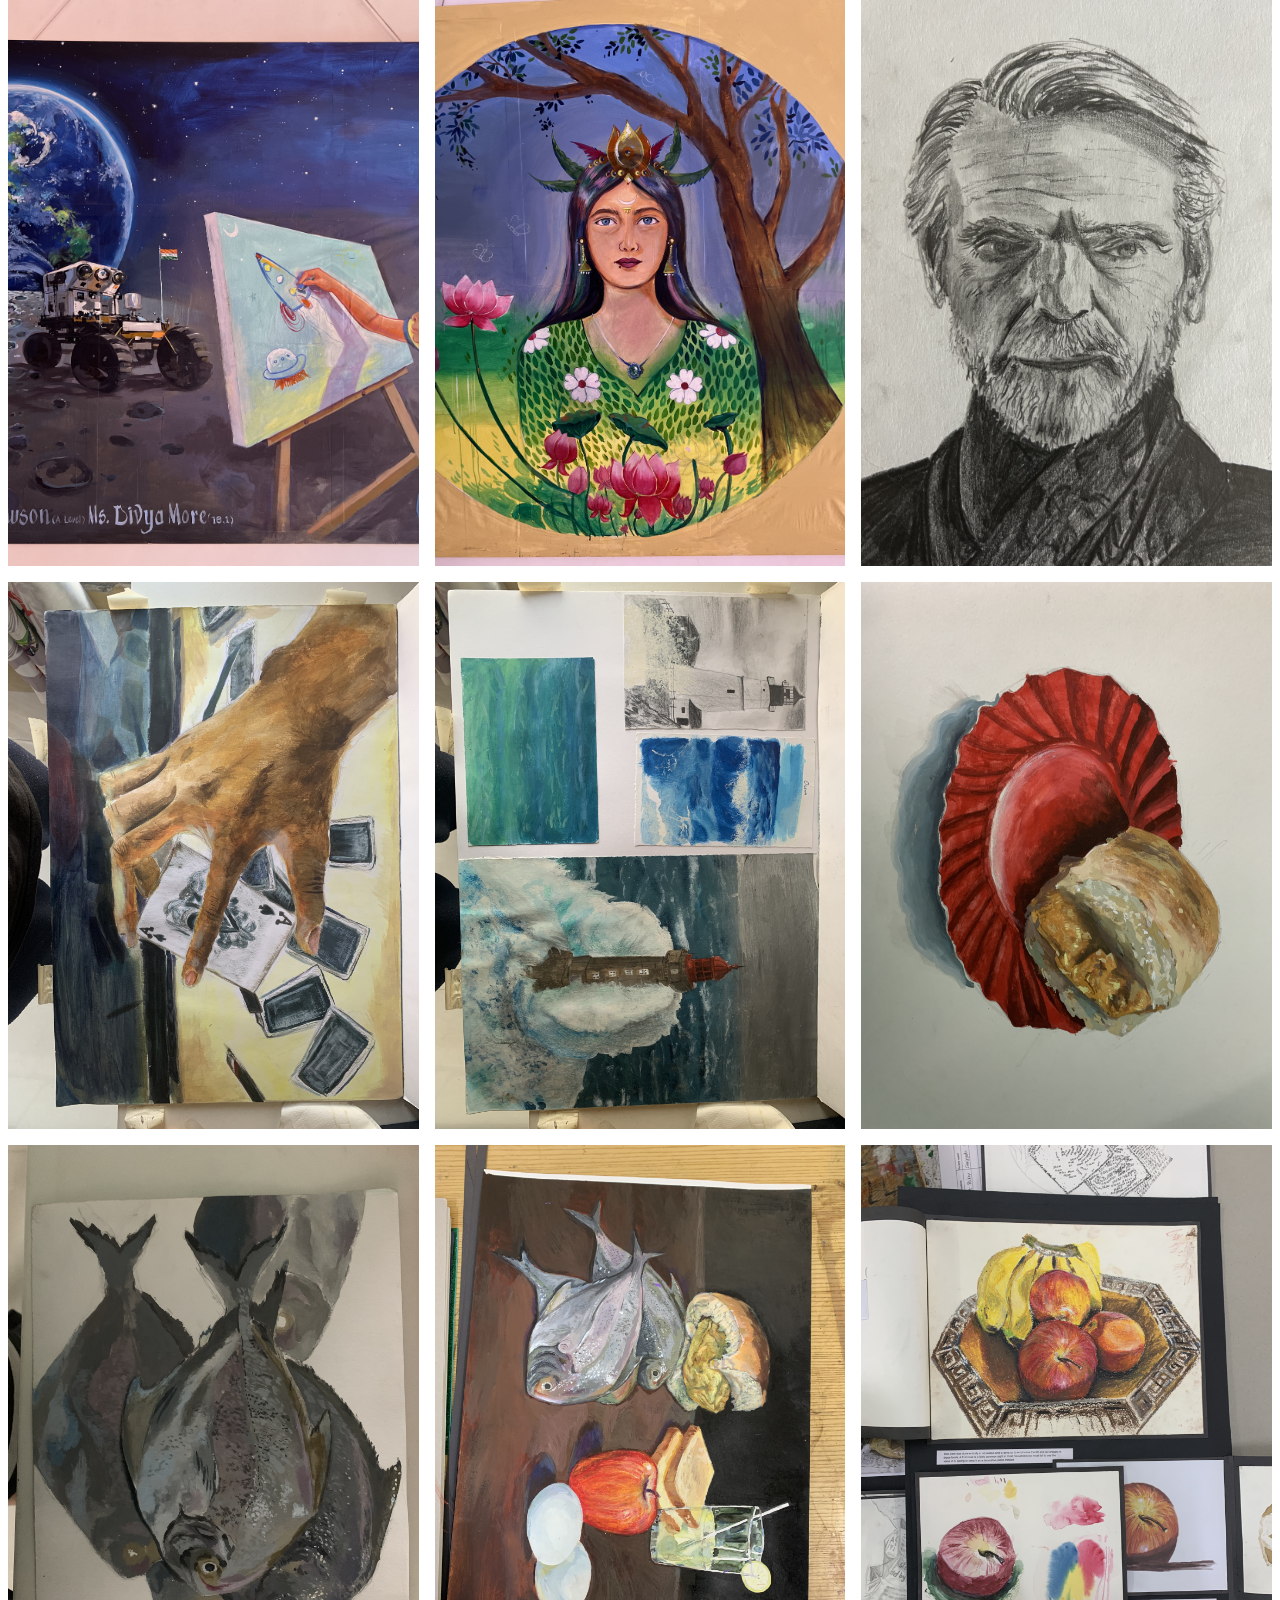
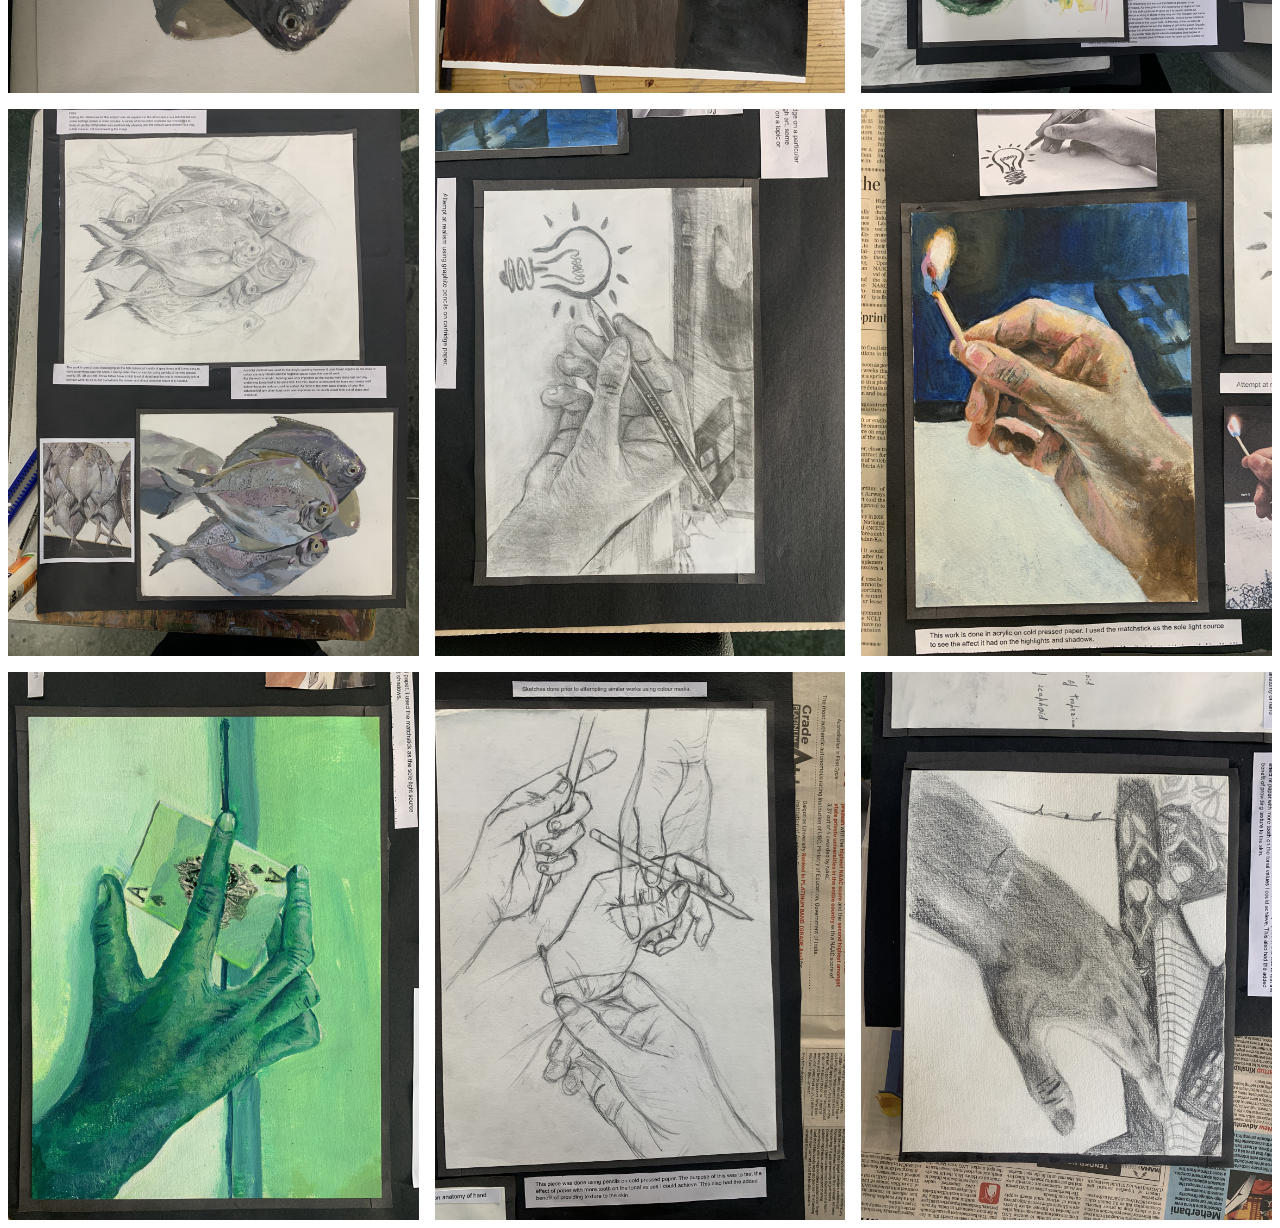
==== commit 83a447f4: "Update website.html" ====
--- a/website.html
+++ b/website.html
@@ -8,7 +8,7 @@
 </head>
 <body>
   <header>
-    /*<div class="header-text"><a href="awards.html">About</a></div>*/
+    <!-- <div class="header-text"><a href="awards.html">About</a></div> -->
     <div><a href="mailto:antonydawson151@gmail.com"><img src="assets/mail.png" alt=""></a></div>
   </header>
 
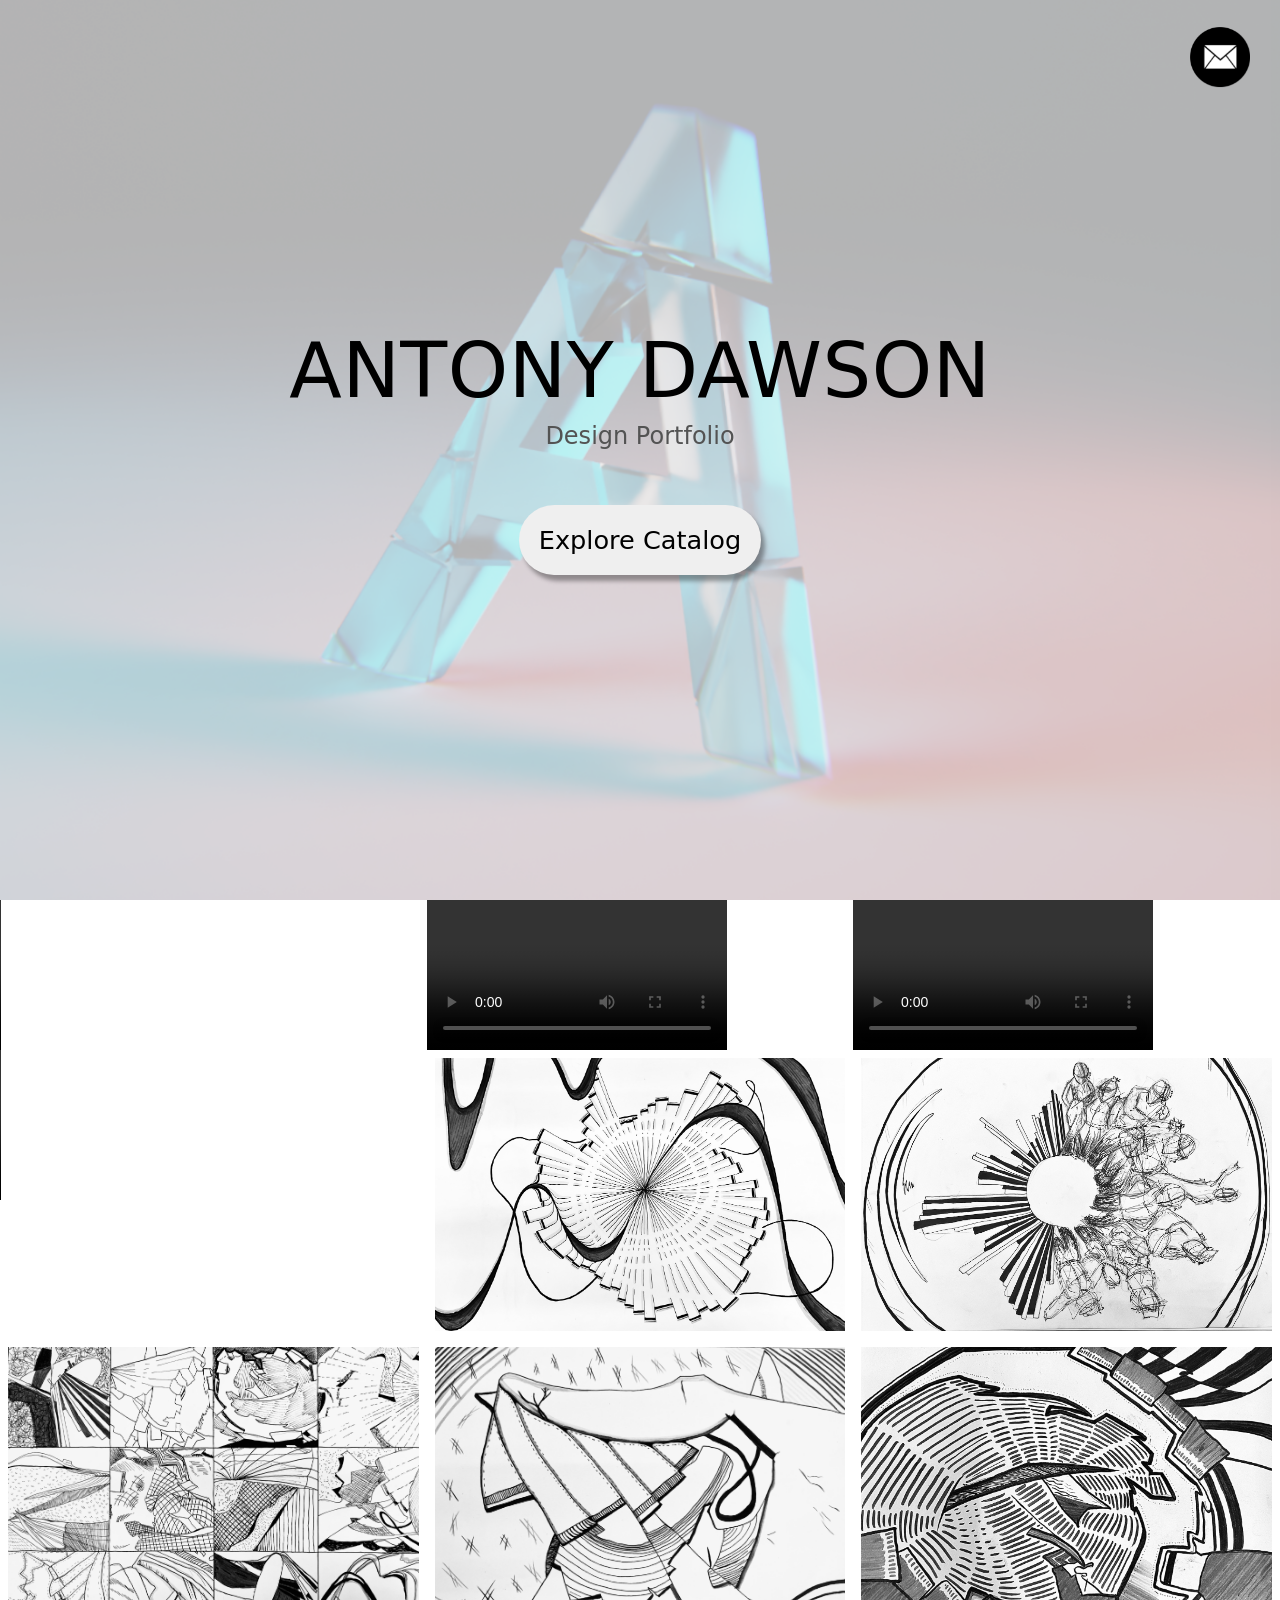
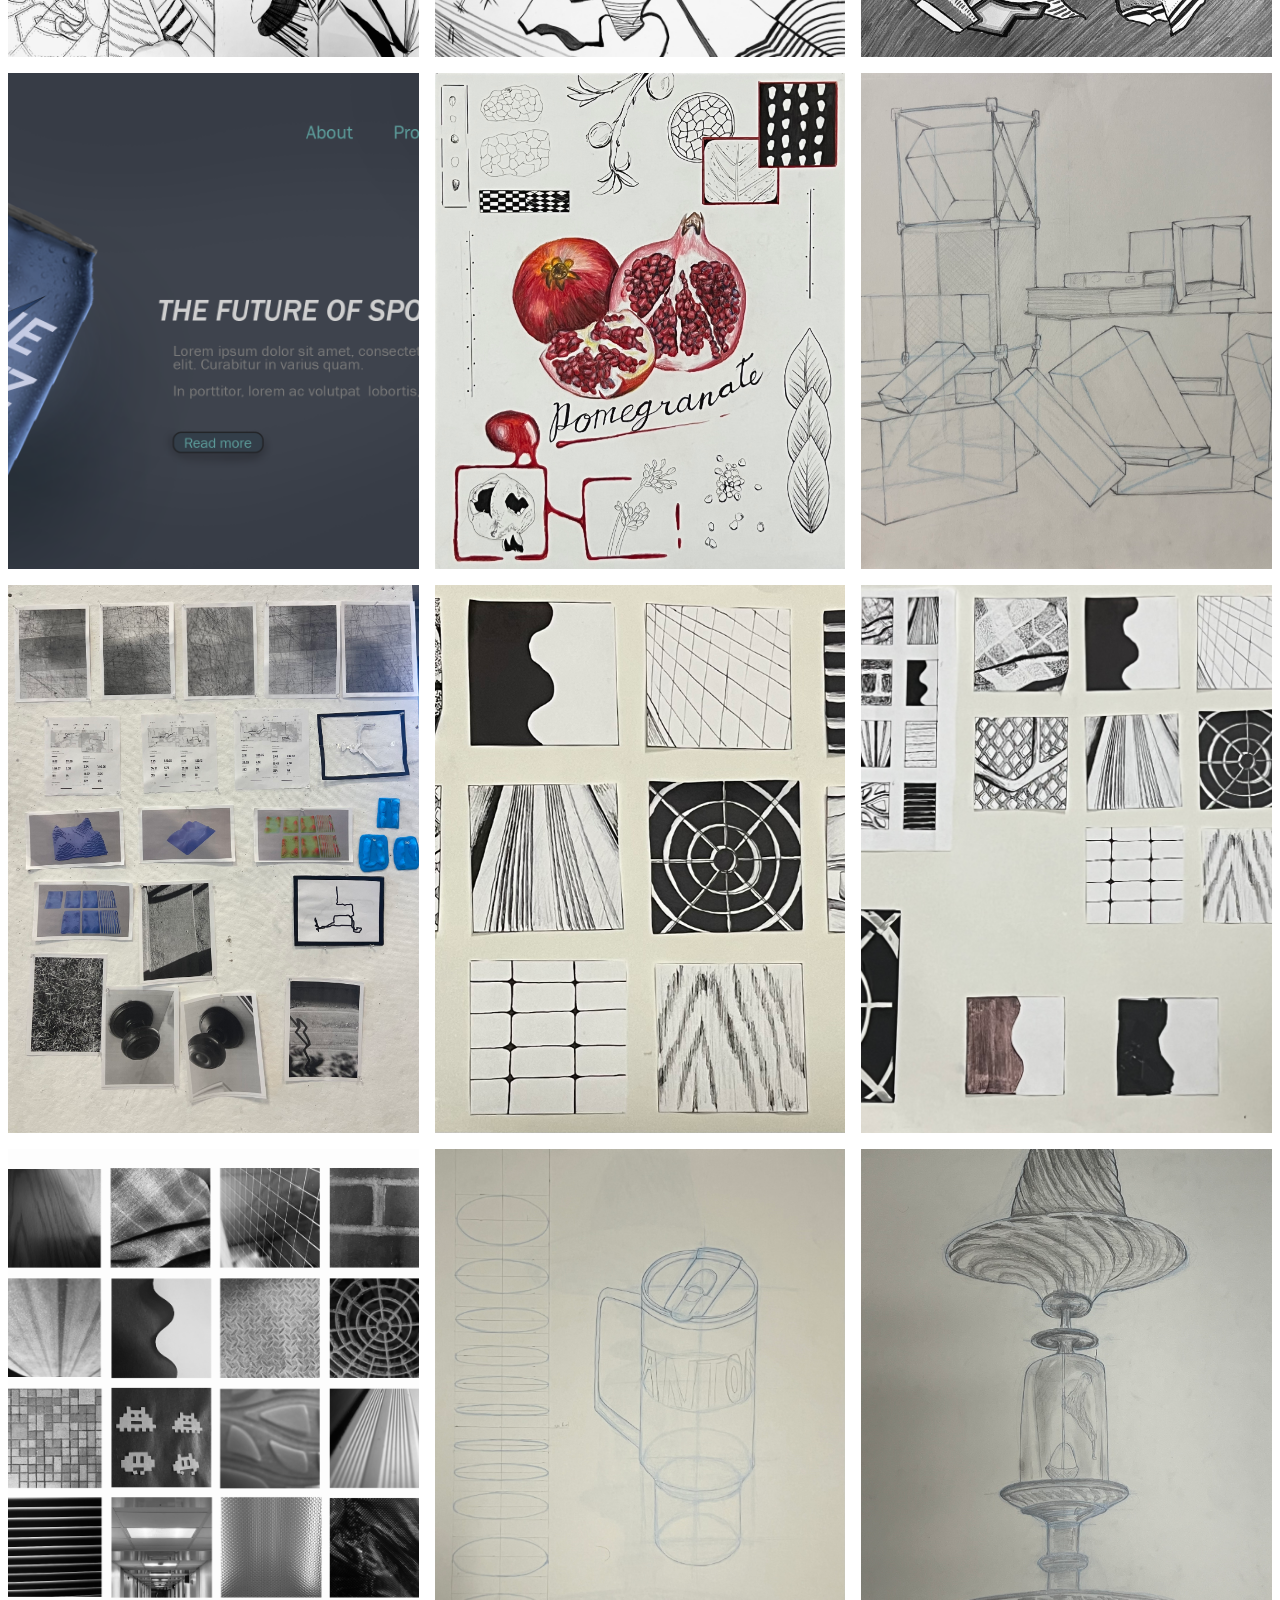
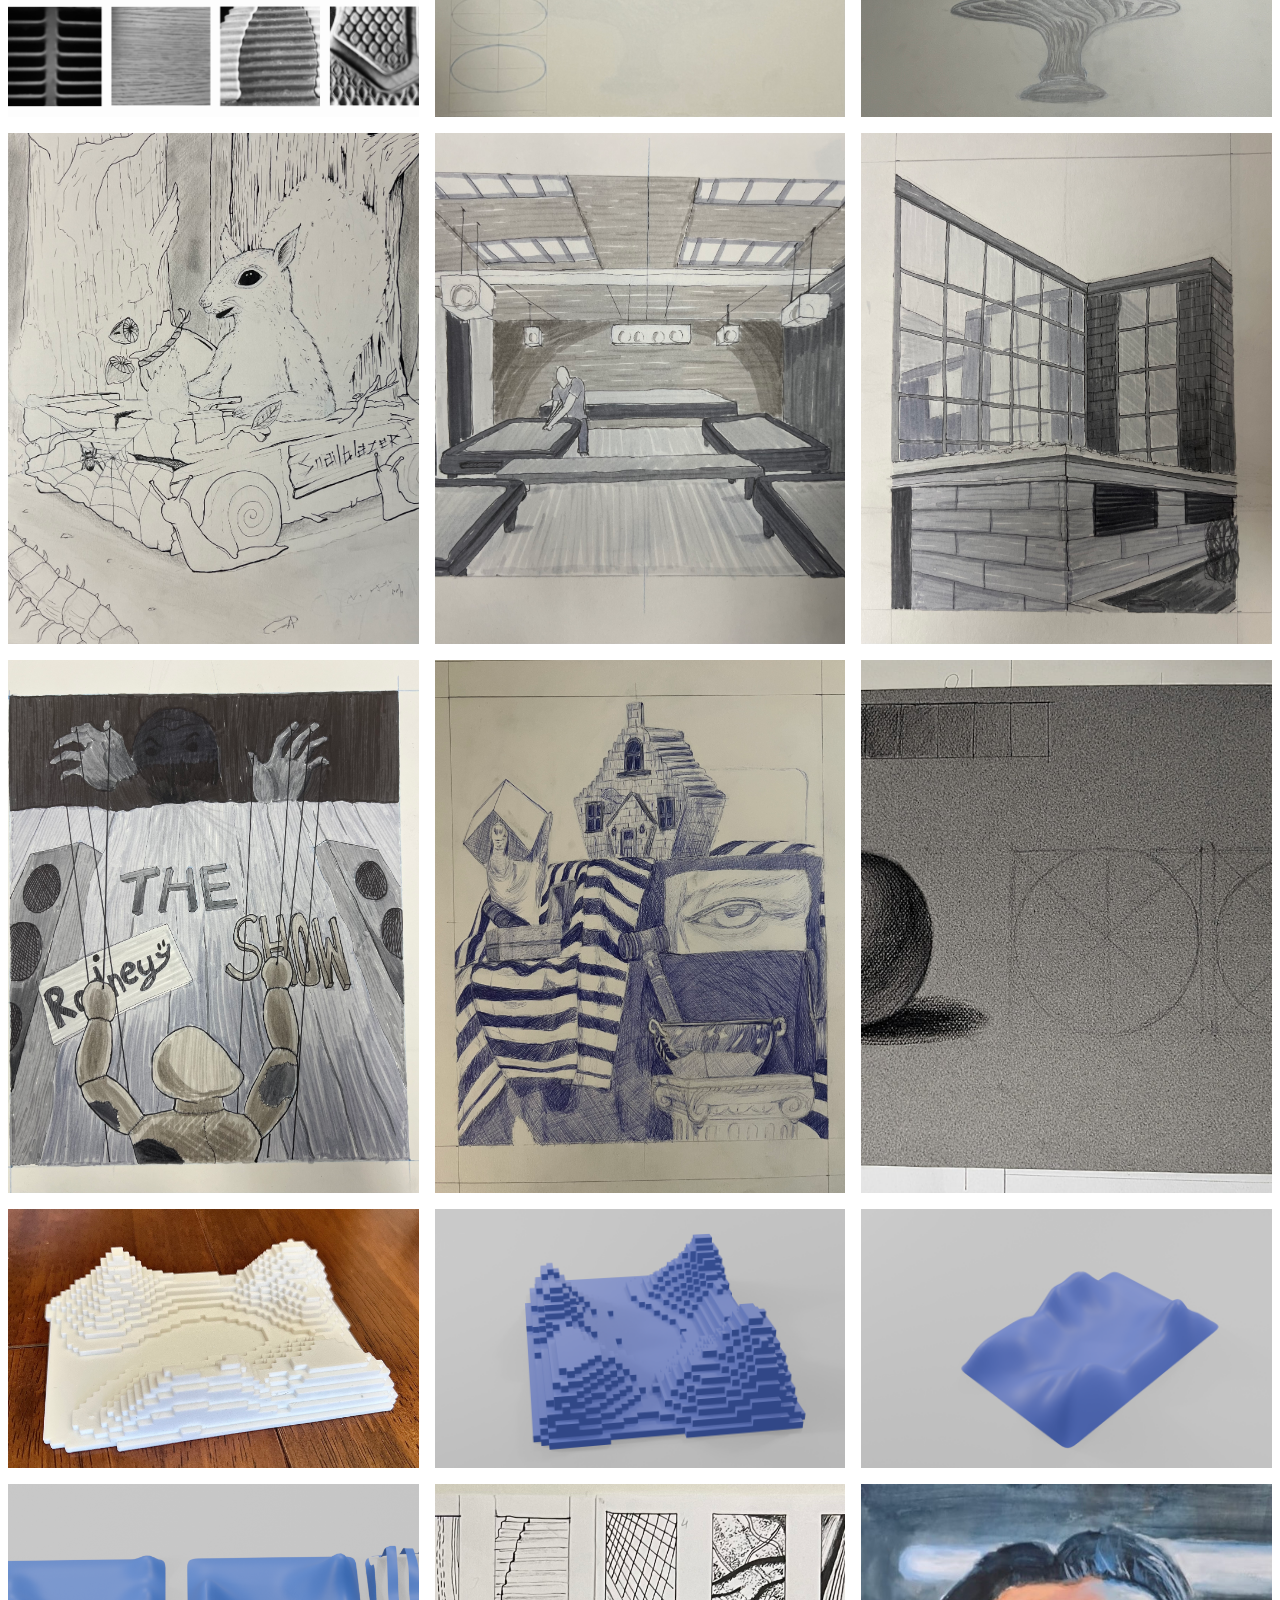
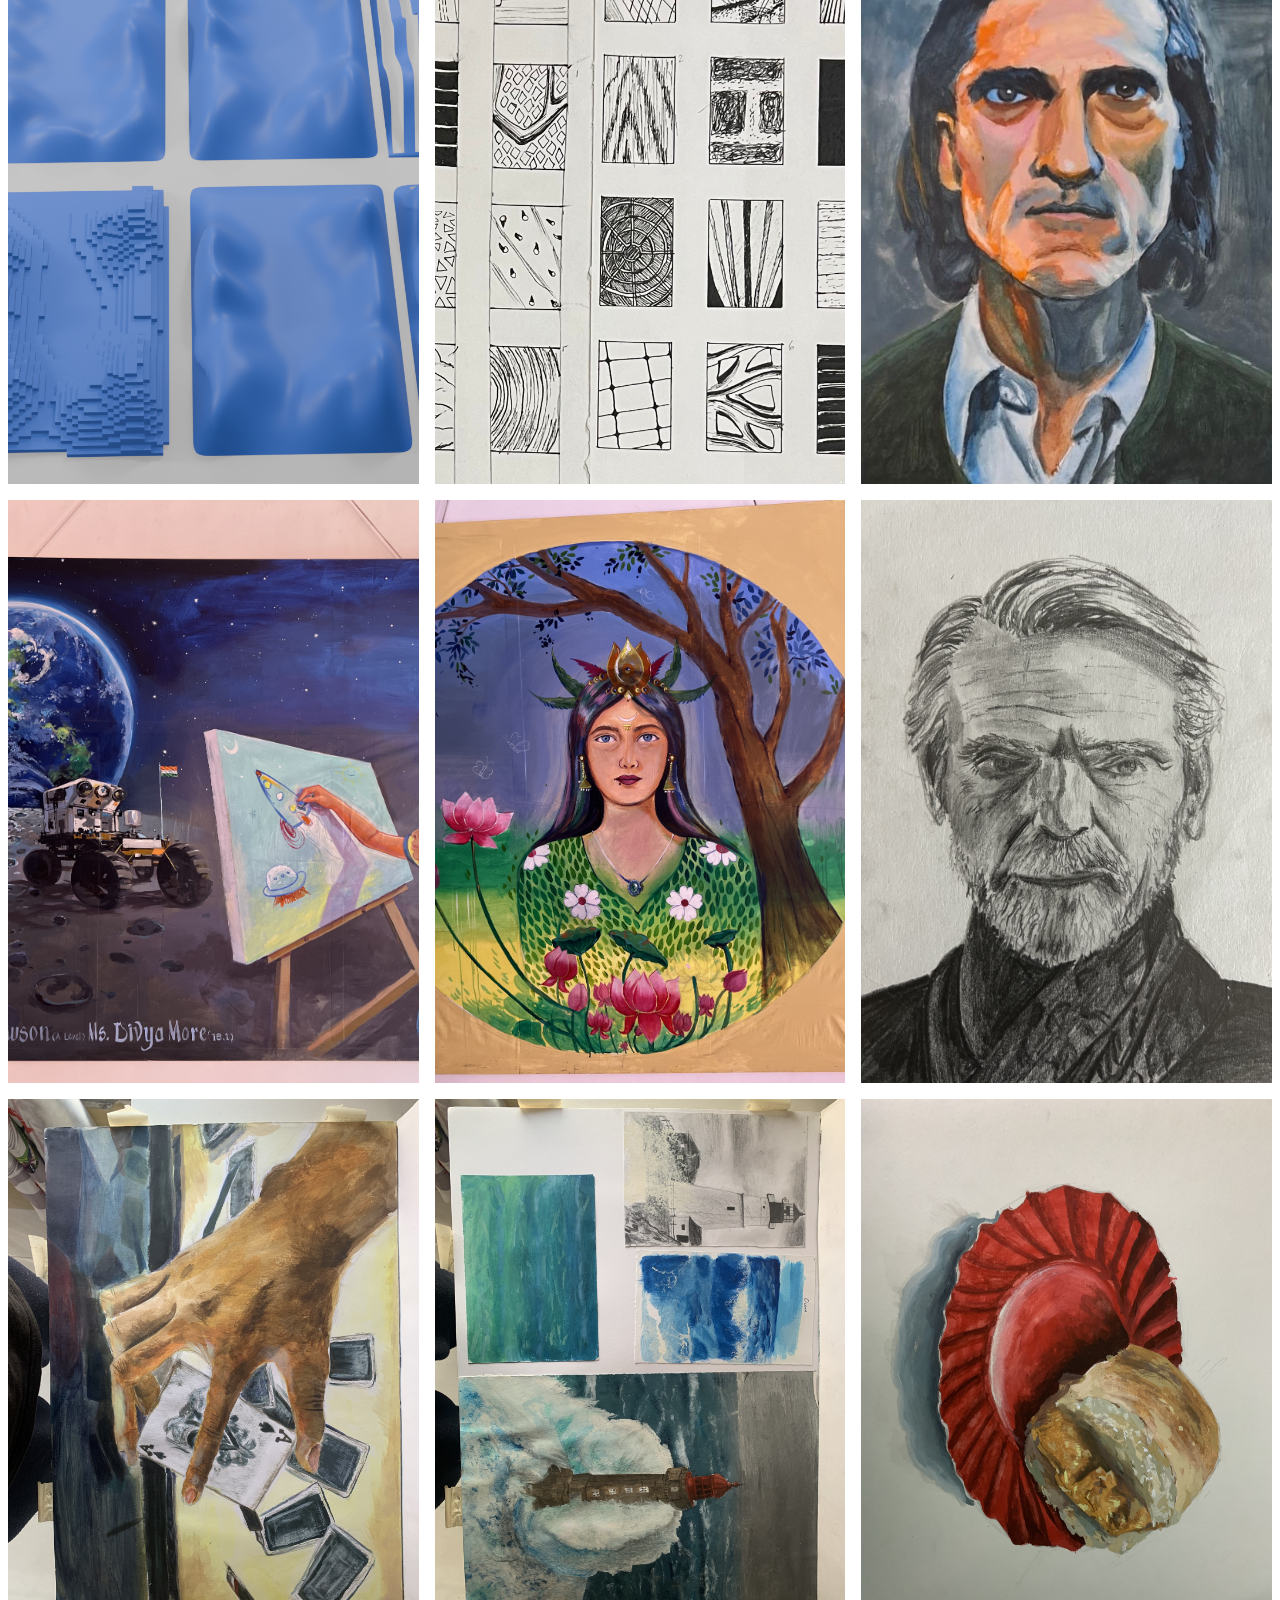
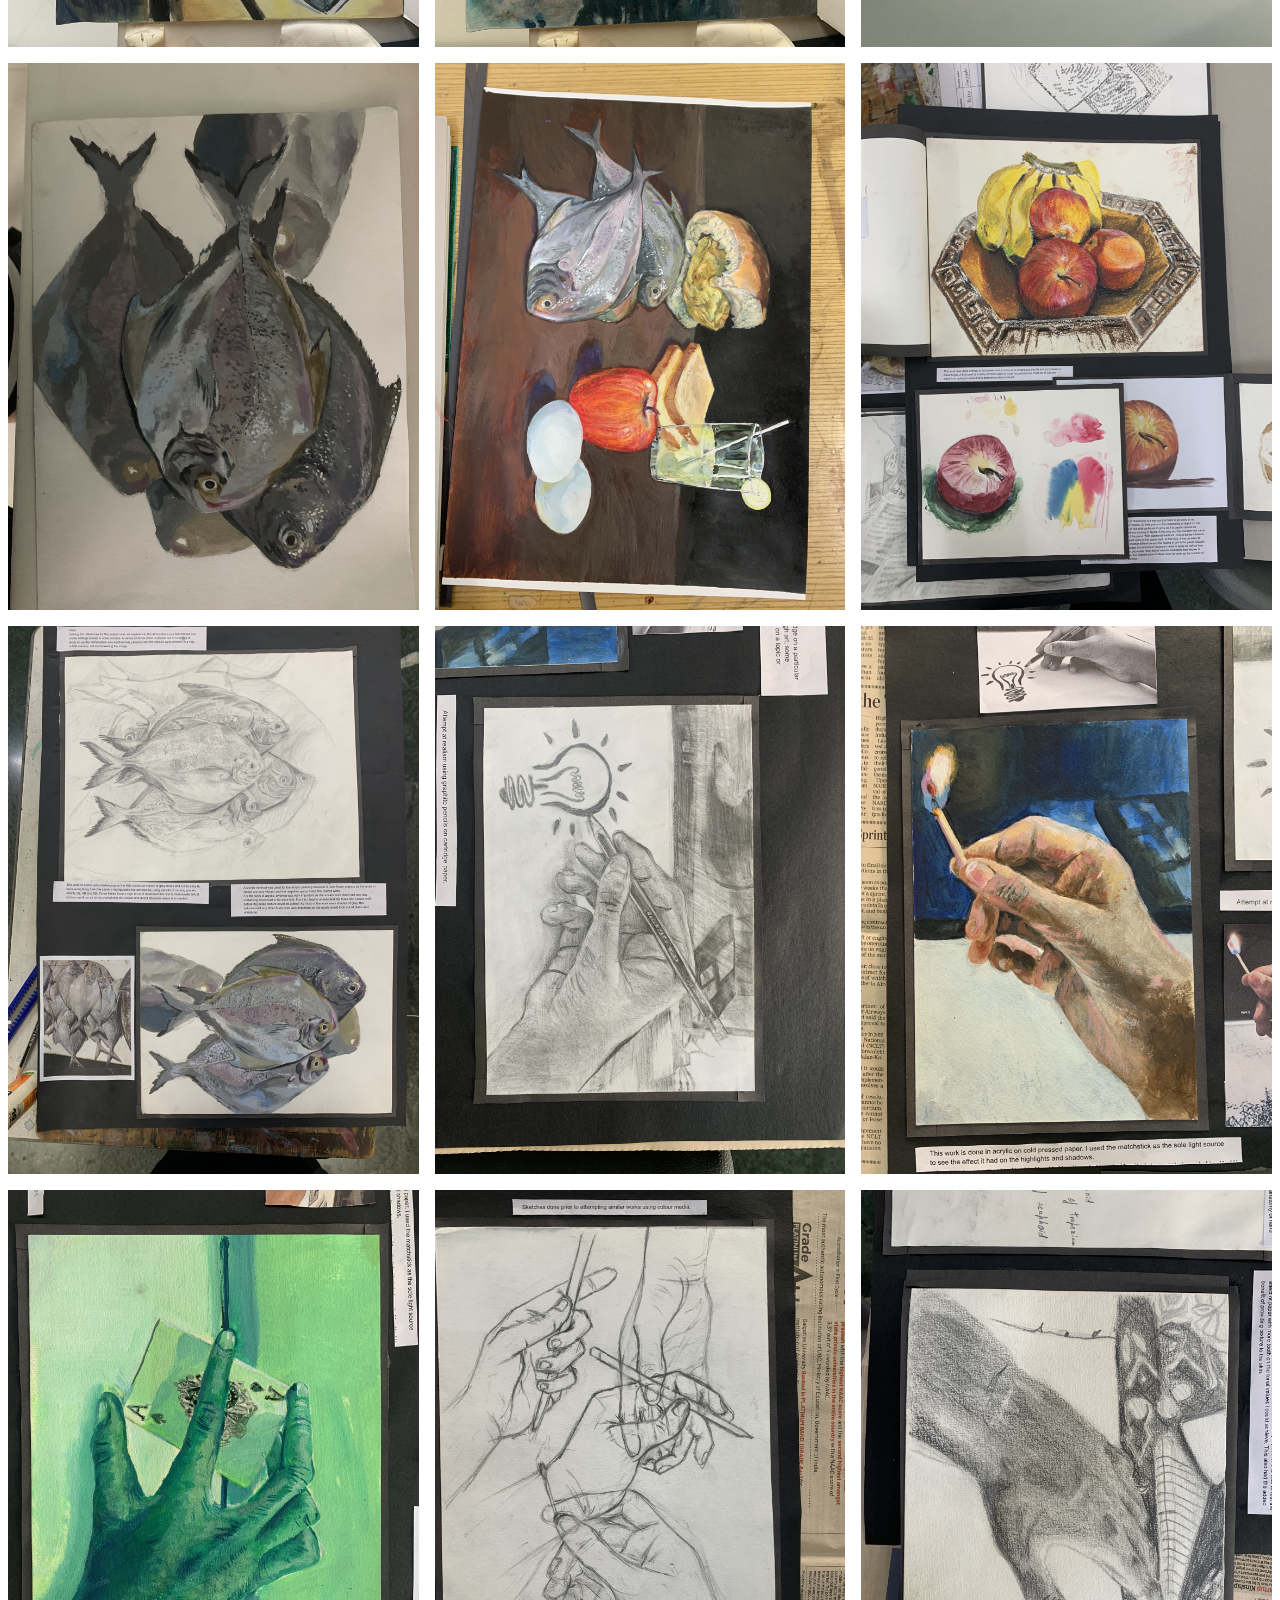
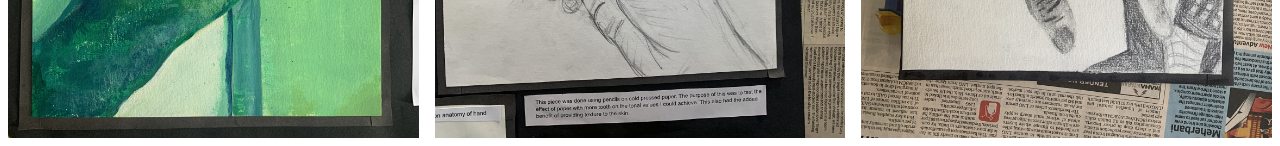
==== commit 7c474479: "Update website.html" ====
--- a/website.html
+++ b/website.html
@@ -32,9 +32,21 @@
 
   <div class="content" id="projects-catalog">
     
-    <img id="1" src="assets/cup1.png" alt="">
-    <img id="2" src="assets/cup2.png" alt="">
-    <img id="38" src="assets/sphere_pic.png" alt="">
+    <video id="1" src="assets/cup1.mp4" alt=""controls></video>
+    <video id="2" src="assets/cup2.mp4" alt=""controls></video>
+    <video id="38" src="assets/sphere.MP4" alt=""controls></video>
+    <video id="39" src="assets/Final-robit.MP4" alt=""controls></video>
+    
+    <!-- 2010 Studio - 2025 Fall -->
+
+    <img id="40" src="assets/2010studio1.jpeg" alt="">
+    <img id="41" src="assets/2010studio2.jpg" alt="">
+    <img id="42" src="assets/2010studio3.jpeg" alt="">
+    <img id="43" src="assets/2010studio4.jpeg" alt="">
+    <img id="44" src="assets/2010studio5.jpeg" alt="">
+
+    <!--  -->
+
     <img id="22" src="assets/BLUEBLITZ.png" alt="">
     <img id="3" src="assets/5-Chettattukaran-Final.jpeg" alt="">
     <img id="4" src="assets/1.2-Chettattukaran.jpg" alt="">
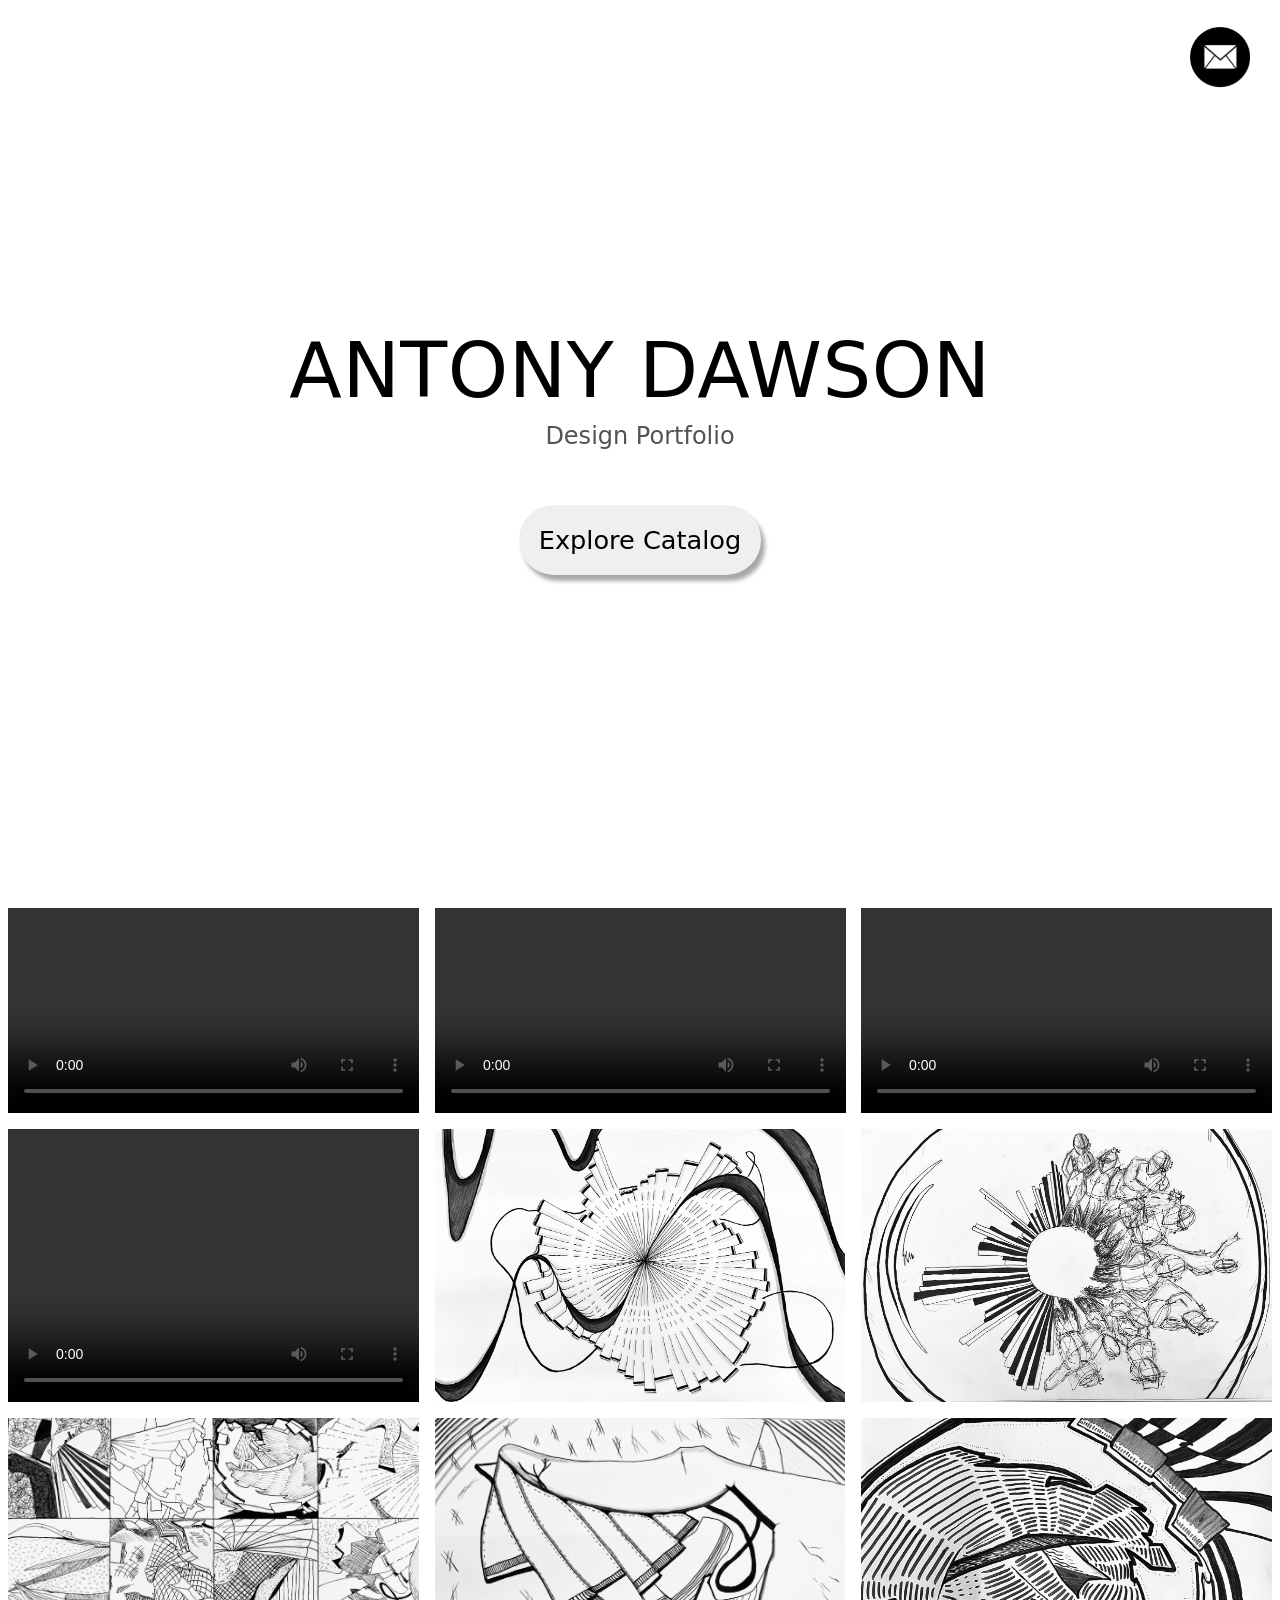
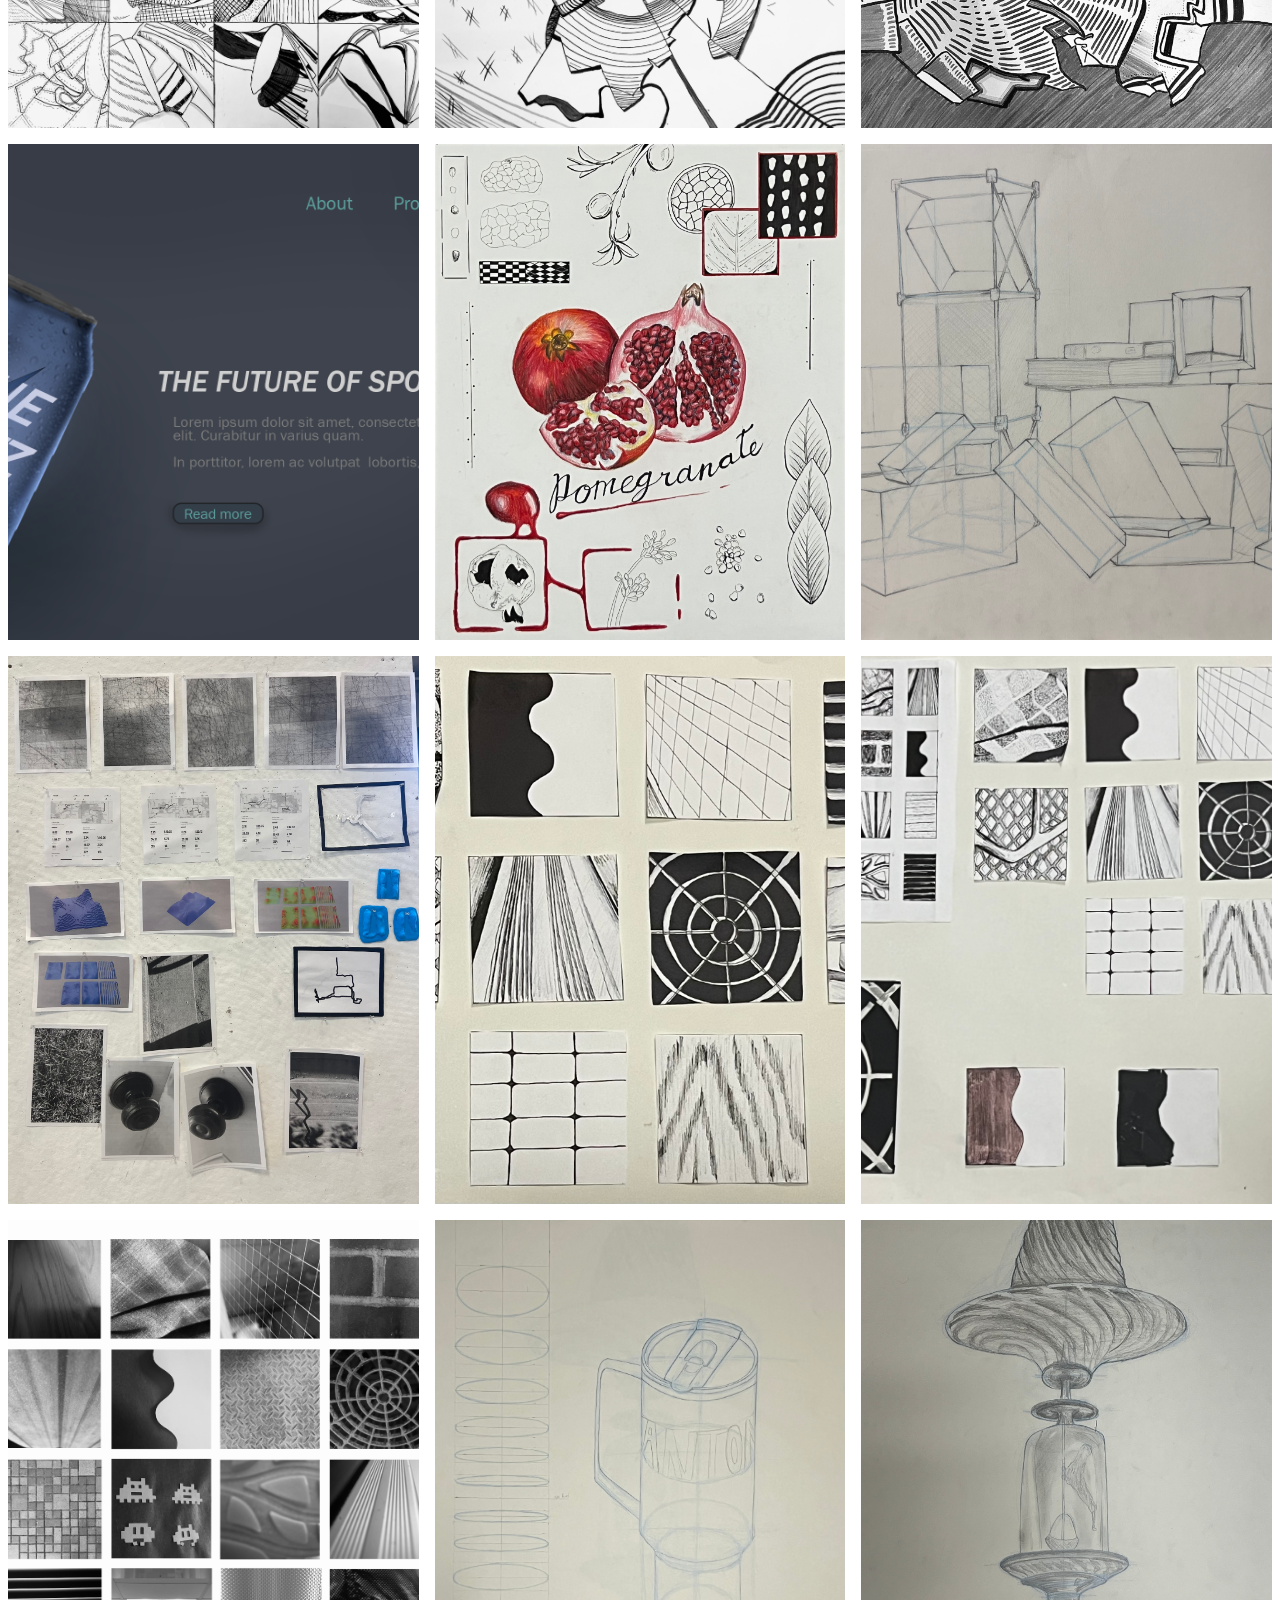
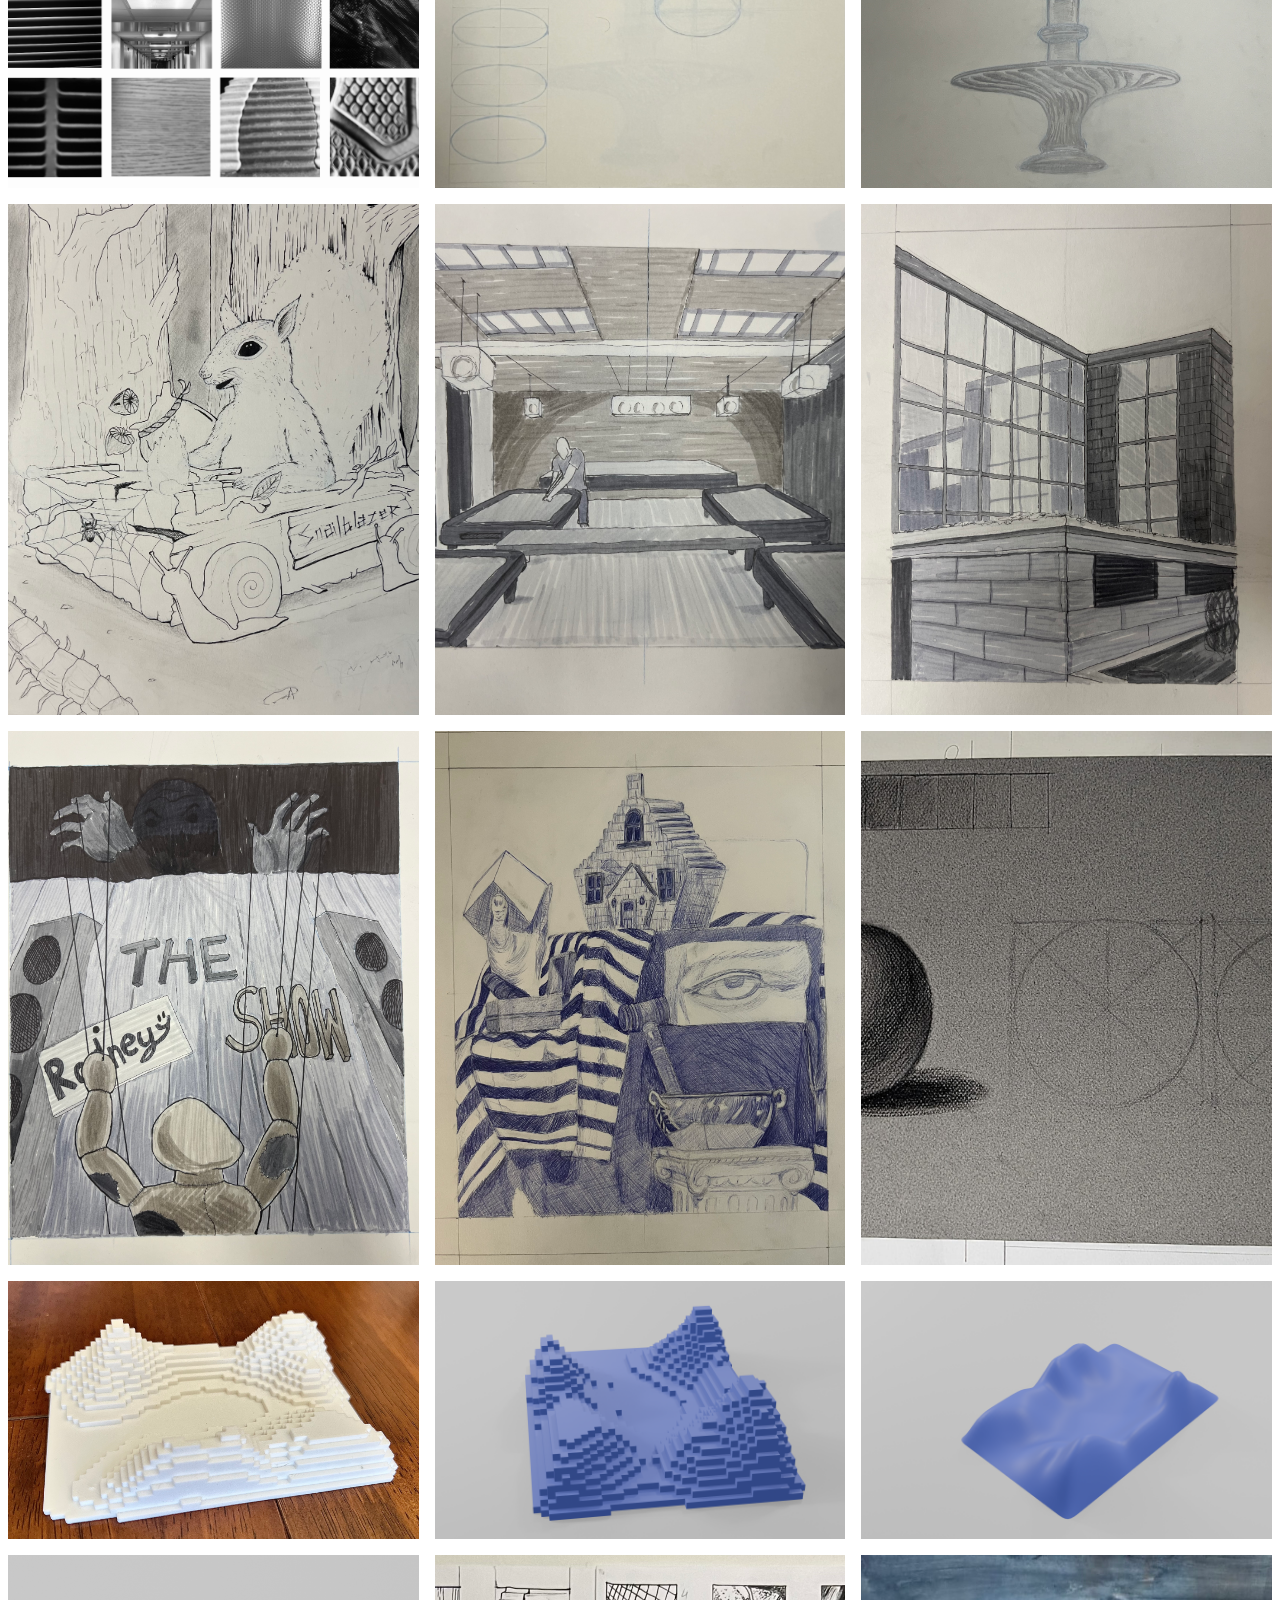
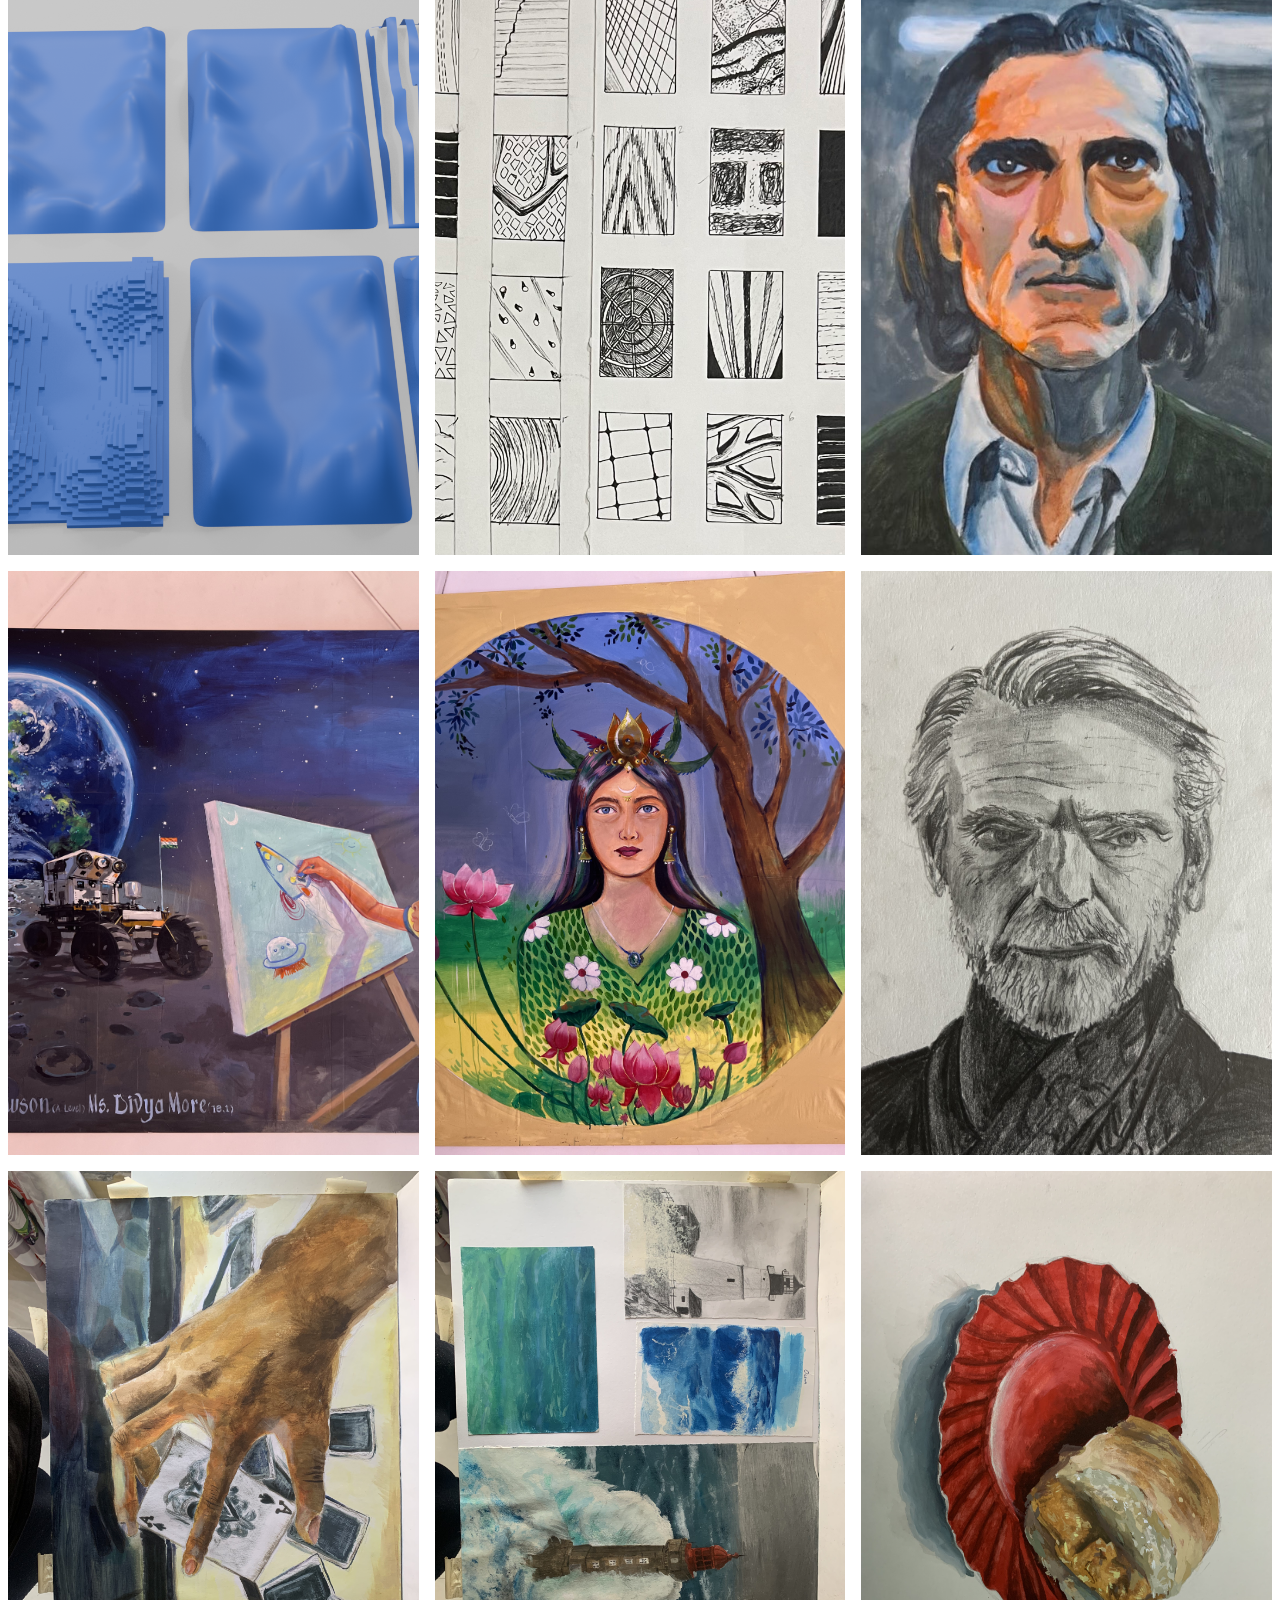
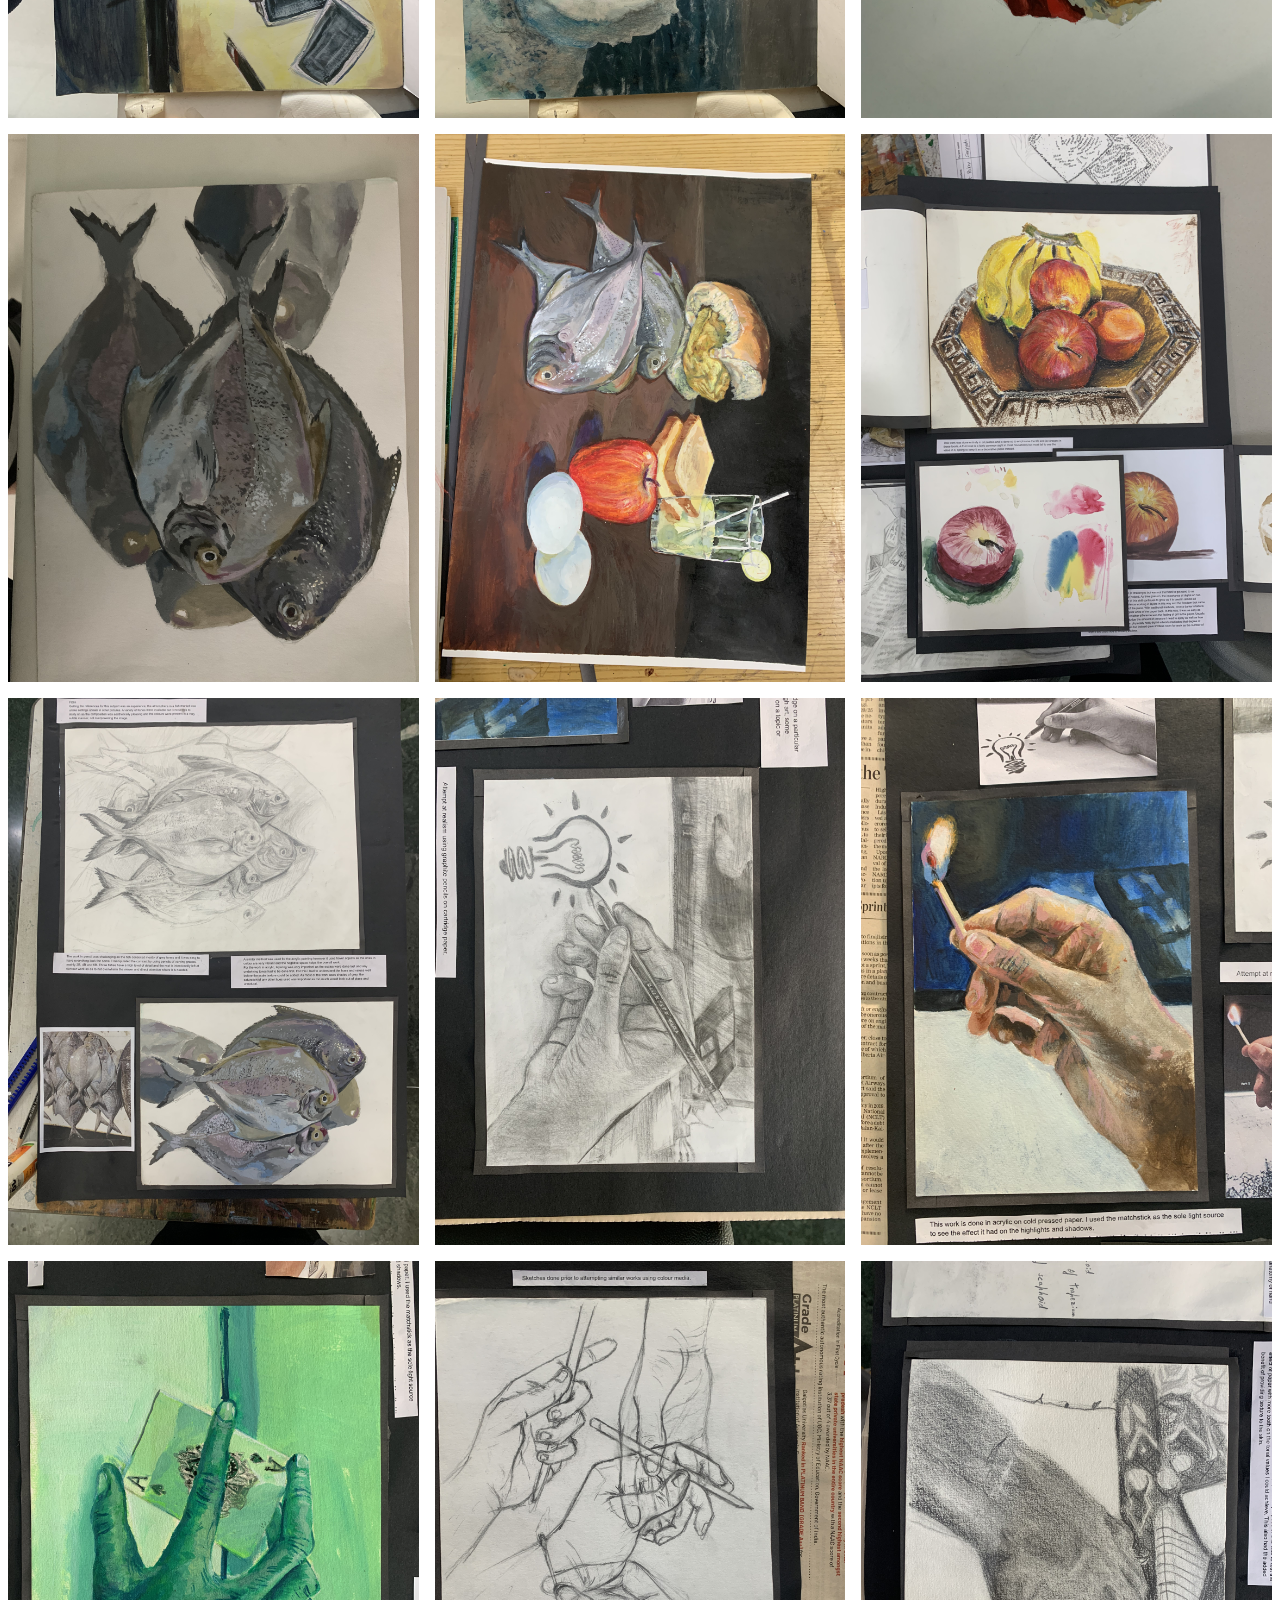
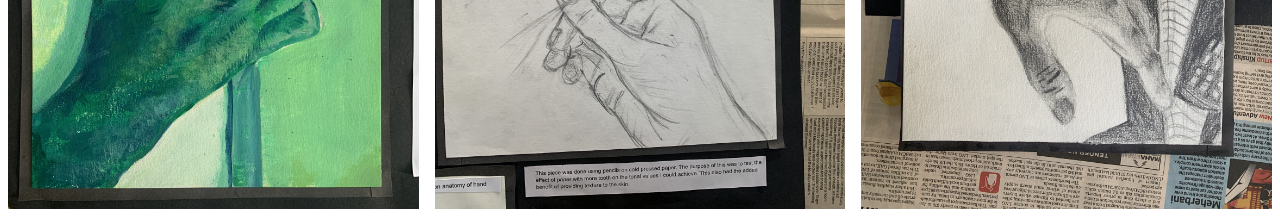
==== commit beeb92a8: "Update website.html" ====
--- a/website.html
+++ b/website.html
@@ -4,6 +4,9 @@
   <title>Portfolio</title>
   <link rel="stylesheet" href="main.css">
   <link rel="stylesheet" href="content.css">
+  <link rel="preconnect" href="https://fonts.googleapis.com">
+  <link rel="preconnect" href="https://fonts.gstatic.com" crossorigin>
+<link href="https://fonts.googleapis.com/css2?family=Stardos+Stencil:wght@400;700&display=swap" rel="stylesheet">
 
 </head>
 <body>
@@ -13,24 +16,27 @@
   </header>
 
   <div class="bg">
-    <div class="slide-track">
-      <img src="assets/logo.png" alt="">
+    <div class="slide-track ">
+      <!-- <img src="assets/logo.png" alt="">
       <img src="assets/sphere_pic.png">
       <img src="assets/editorial.png" alt="">
       <img src="assets/slicing_test.png" alt="">
-      <img src="assets/club.jpg" alt="">
-      <video src="assets/Final-robit.MP4" type="video/mp4"></video>
+      <img src="assets/club.jpg" alt=""> -->
+      <!-- <video src="assets/Final-robit.MP4" type="video/mp4" autoplay loop></video> -->
+      <video src="assets/sphere.MP4" type="video/mp4" autoplay loop></video>
 
     </div>
   </div>
 
   <main>
-    <div class="title">Antony Dawson</div>
+    <div class="title stardos-stencil-regular">Antony Dawson</div>
     <div class="subtitle">Design Portfolio</div>
     <a href="#projects-catalog"><button class="catalog">Explore Catalog</button></a>
   </main>
 
   <div class="content" id="projects-catalog">
+
+    <!-- Current asset counter : 45 -->
     
     <video id="1" src="assets/cup1.mp4" alt=""controls></video>
     <video id="2" src="assets/cup2.mp4" alt=""controls></video>
@@ -68,7 +74,7 @@
     <img id="20" src="assets/model_003 (1).png" alt="">
     <img id="21" src="assets/S25_1020_AntonyDawson_302010_Ex2_001.jpeg" alt="">
 
-    <img id="22" src="assets/art (1).jpg" alt="">
+    <img id="45" src="assets/art (1).jpg" alt="">
     <img id="23" src="assets/art (2).jpg" alt="">
     <img id="24" src="assets/art (3).jpg" alt="">
     <img id="25" src="assets/art (4).jpg" alt="">
--- a/content.css
+++ b/content.css
@@ -2,7 +2,7 @@
     display: grid;
     grid-template-columns: repeat(3, 1fr);
 }
-.content img {
+.content img, video {
     width: 100%;
     padding: .5rem;
      height: 100%; 
@@ -10,7 +10,7 @@
 
 }
 
-.content > img:hover {
+.content > img:hover, video:hover {
     opacity: 0.5;
     transition: 1s;
     /* background-color: gray; */
@@ -94,4 +94,4 @@
   .modal-content {
     width: 100%;
   }
-}+}
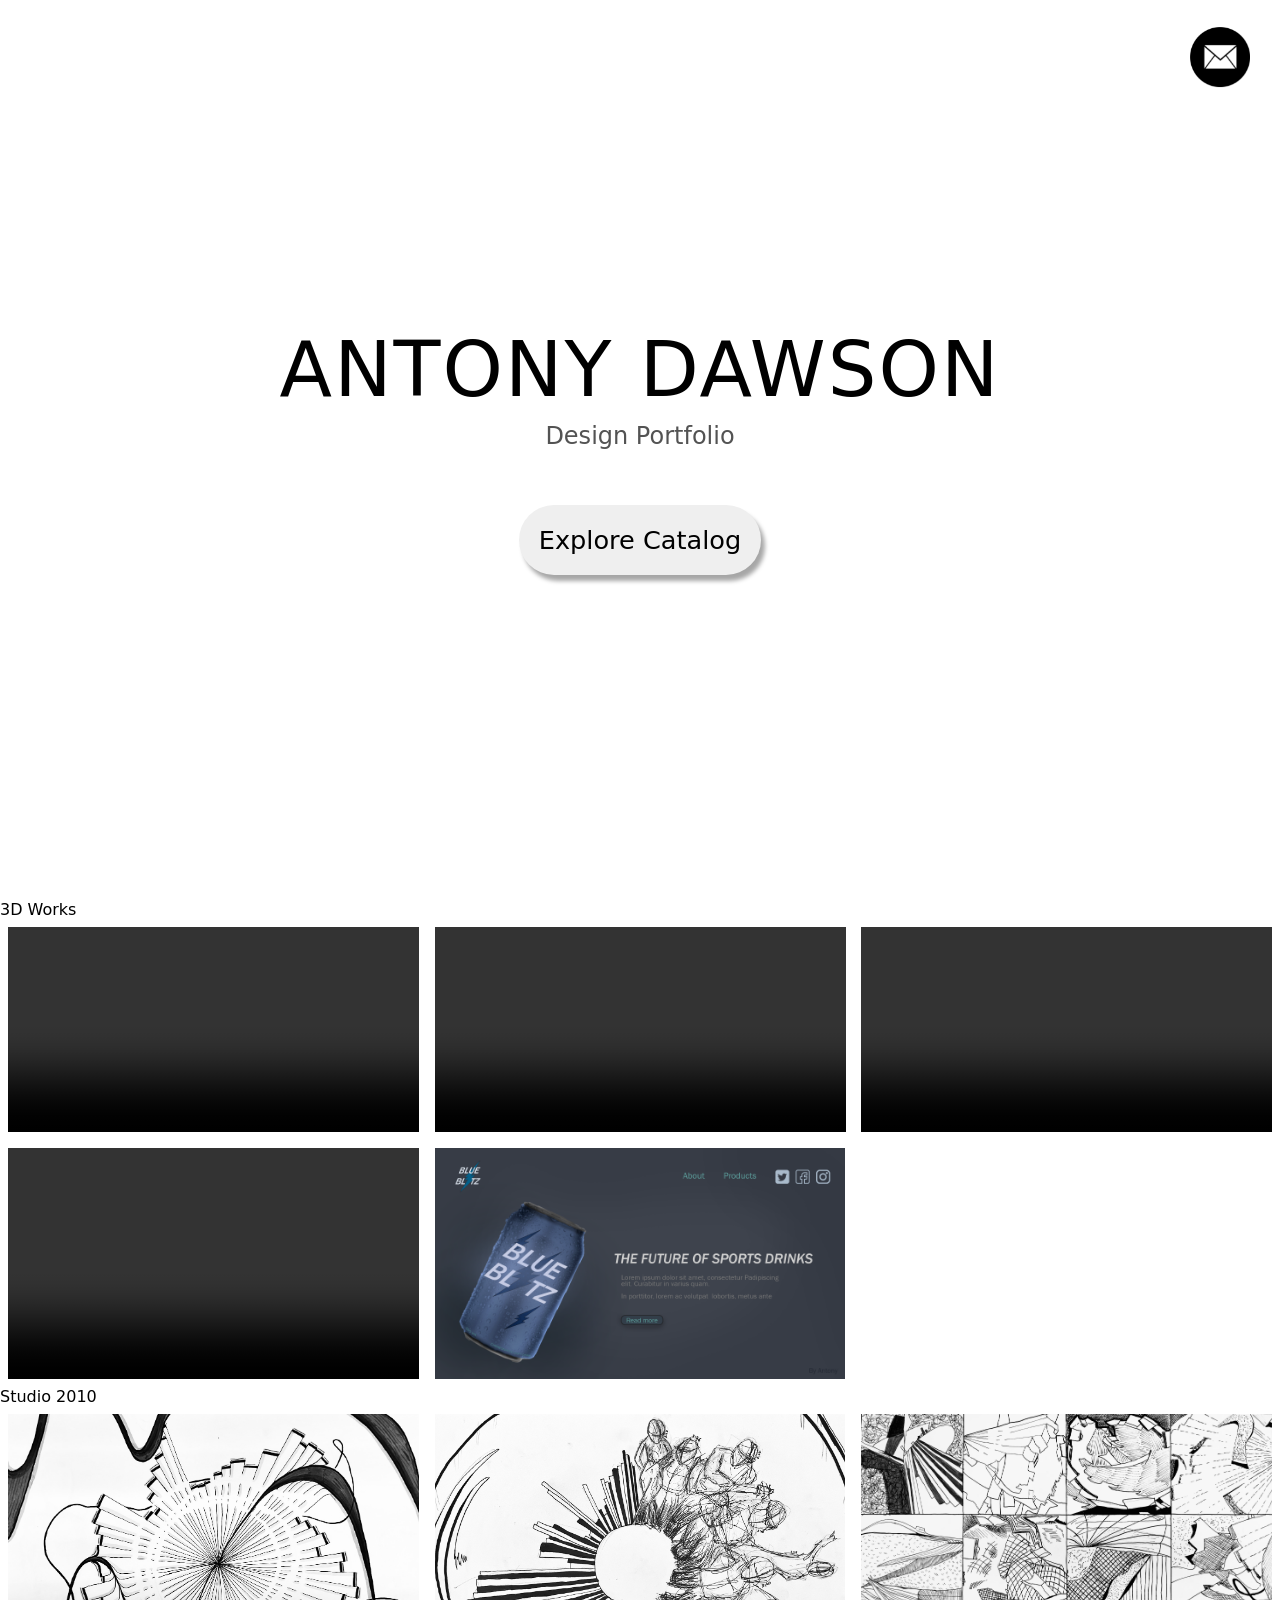
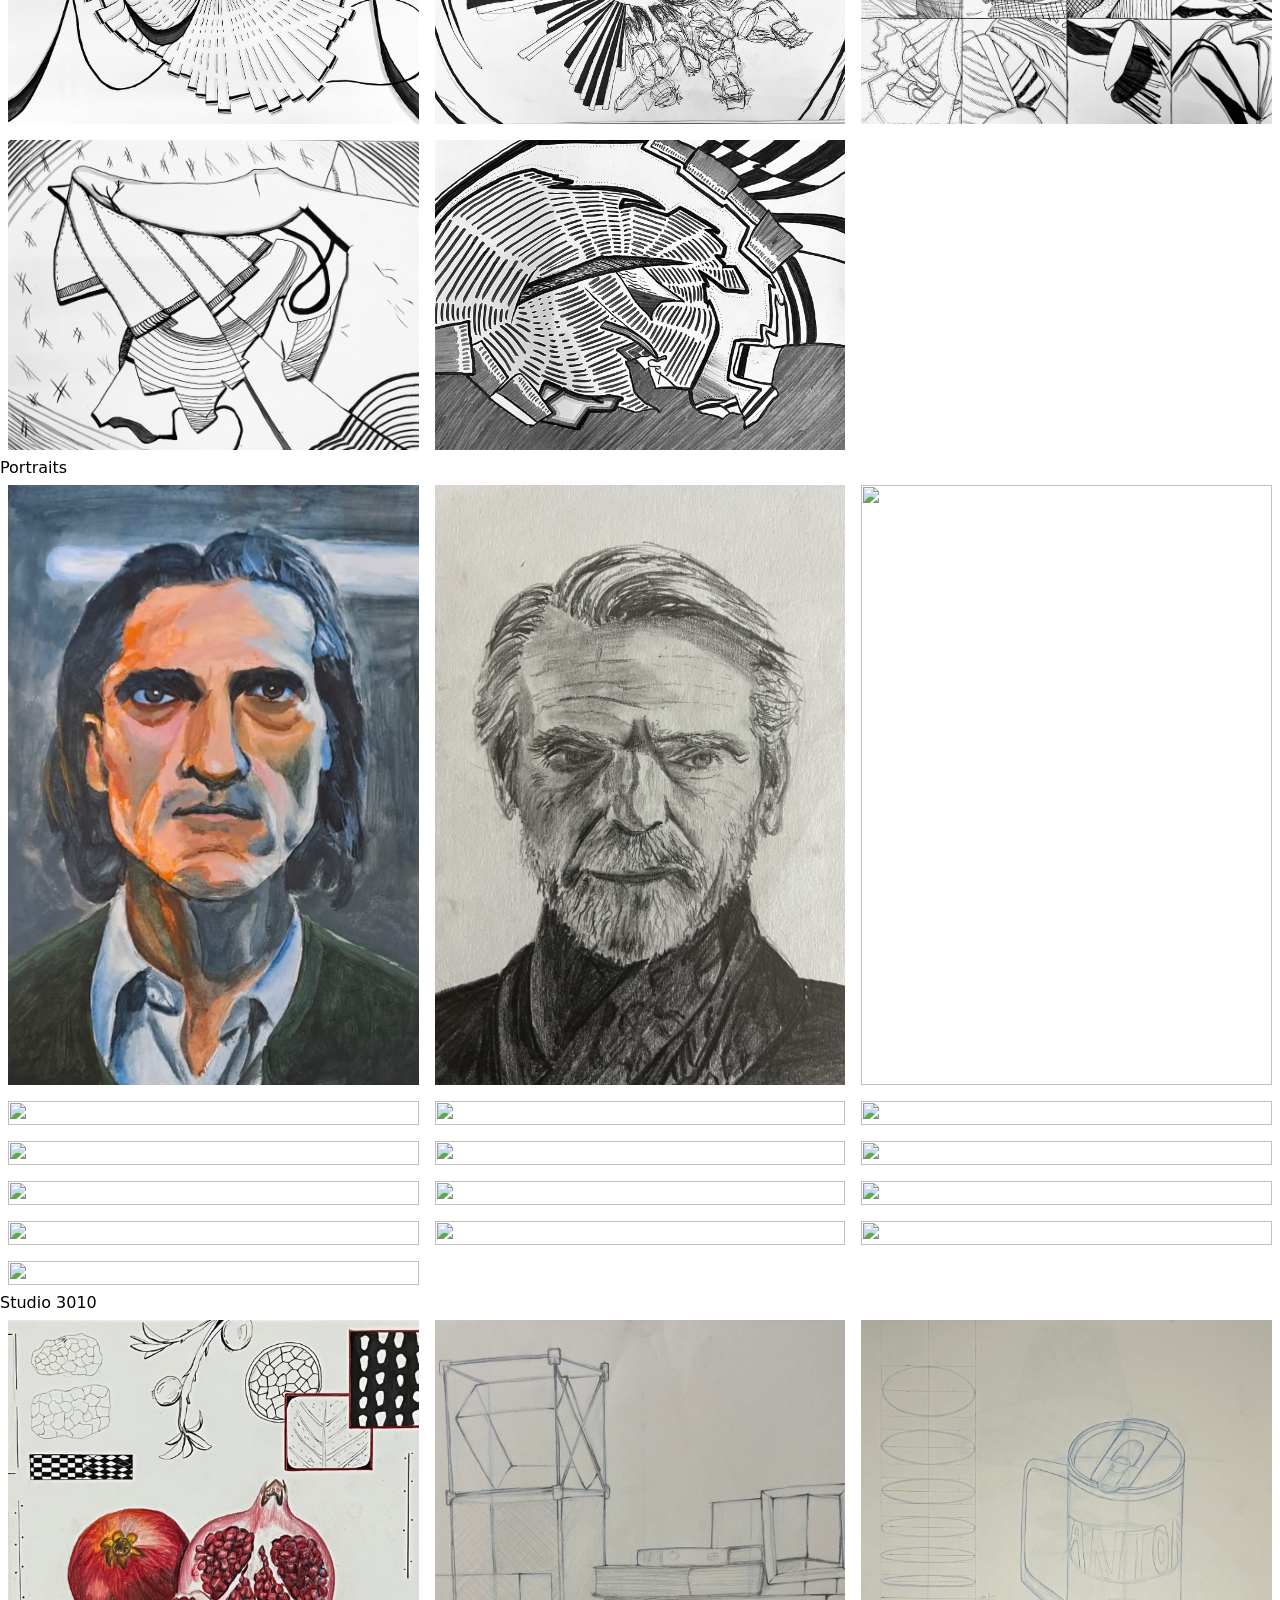
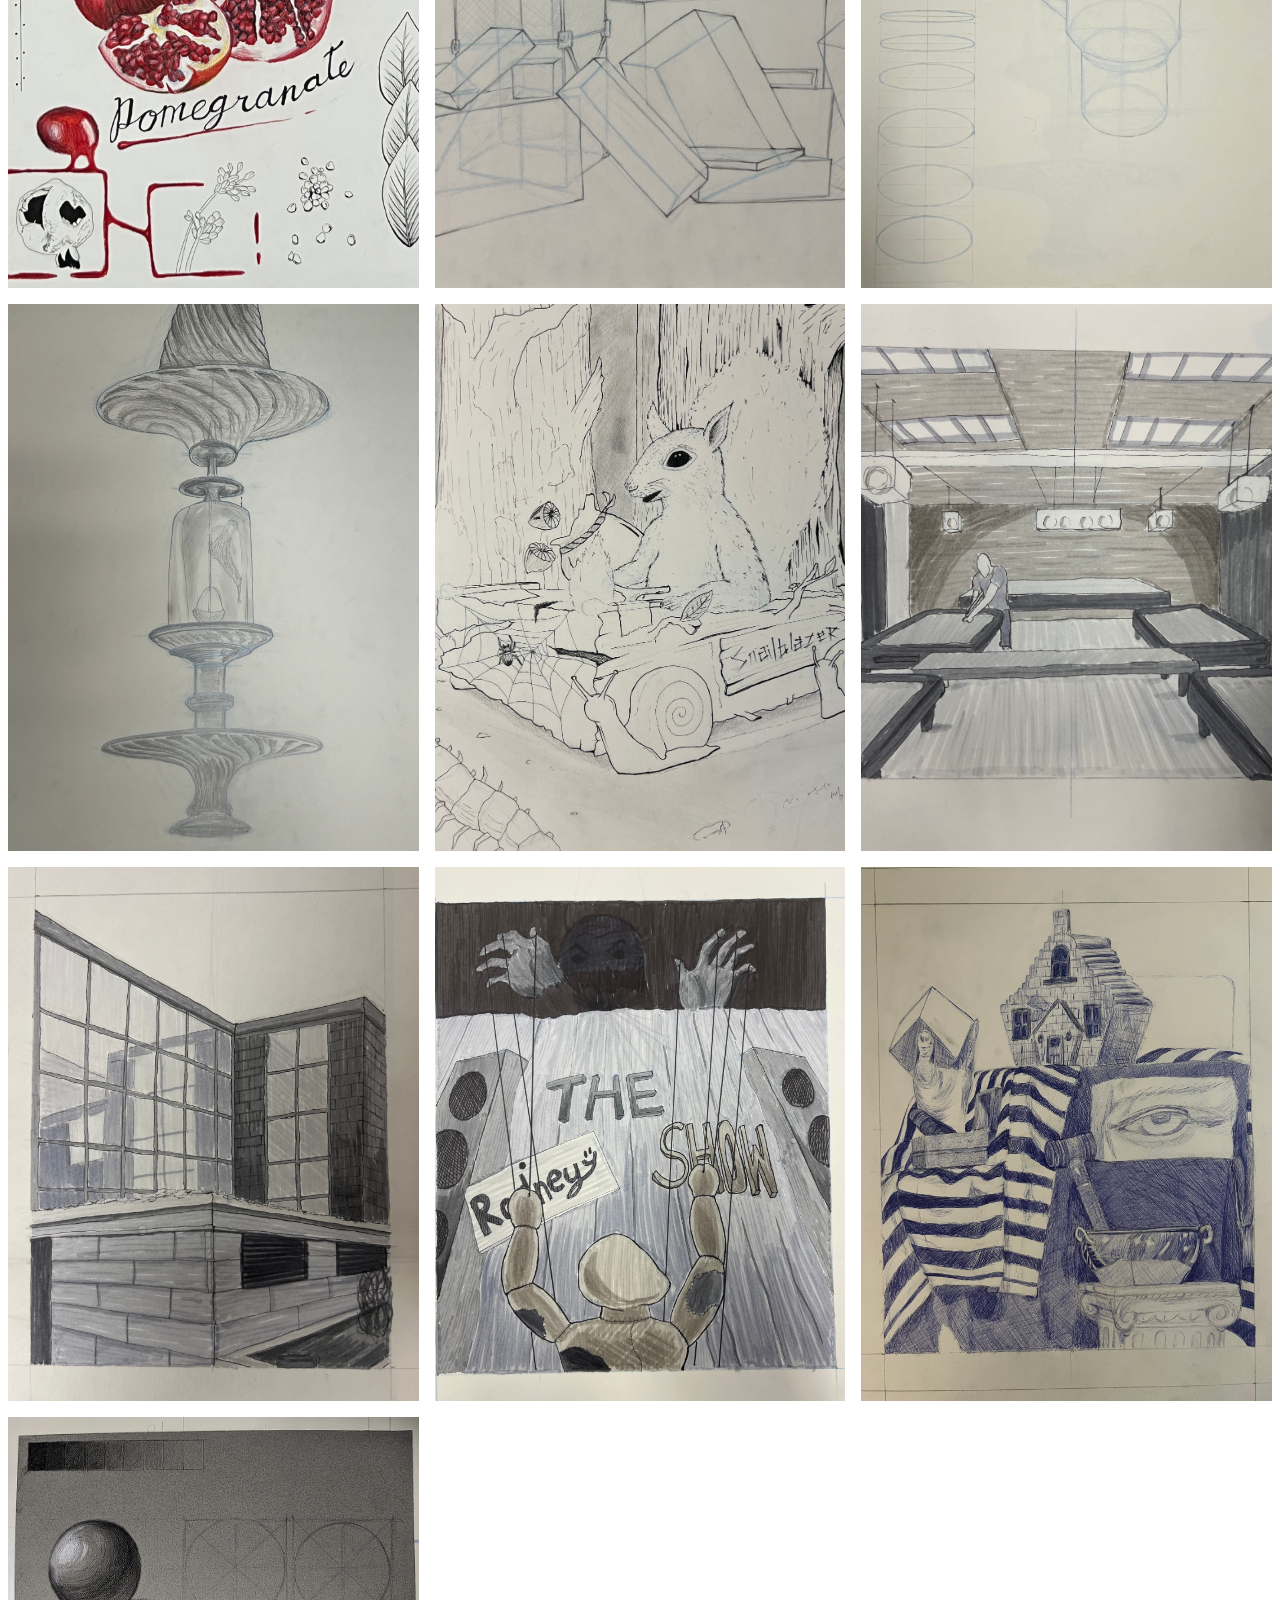
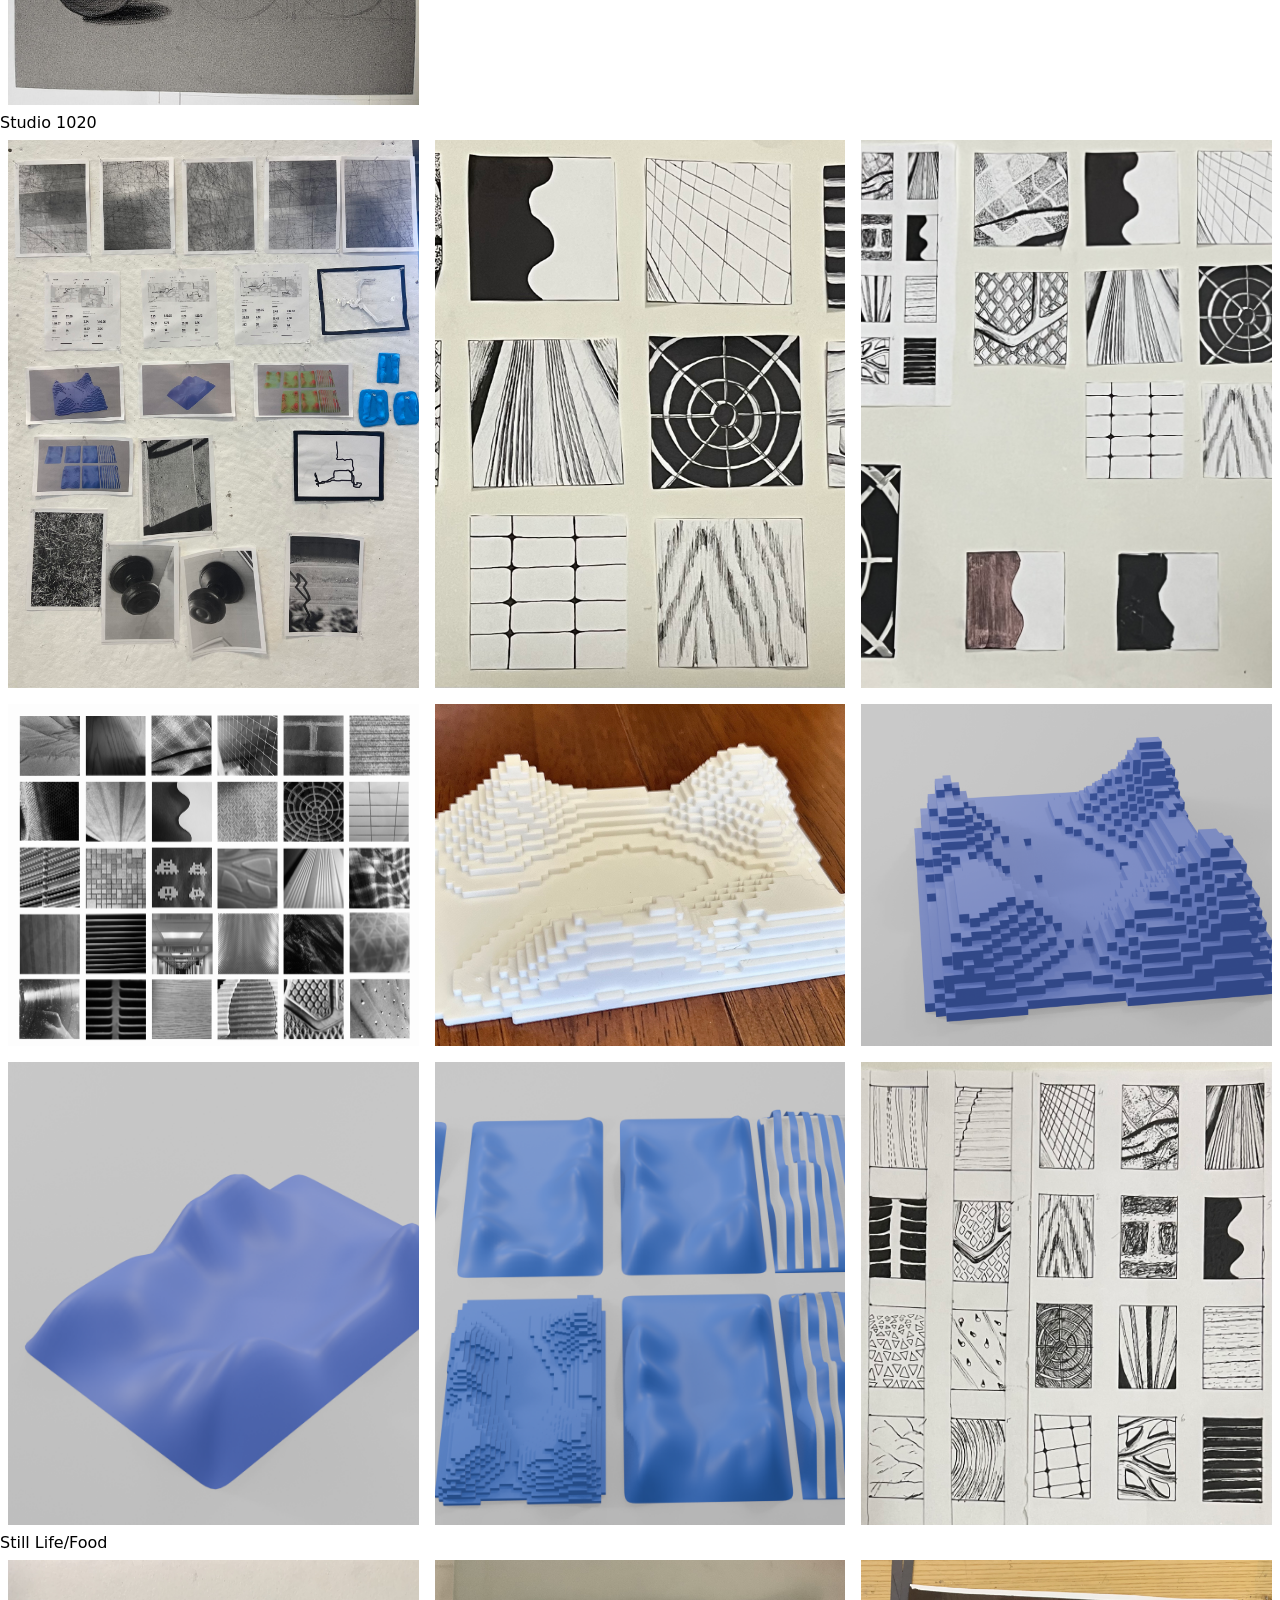
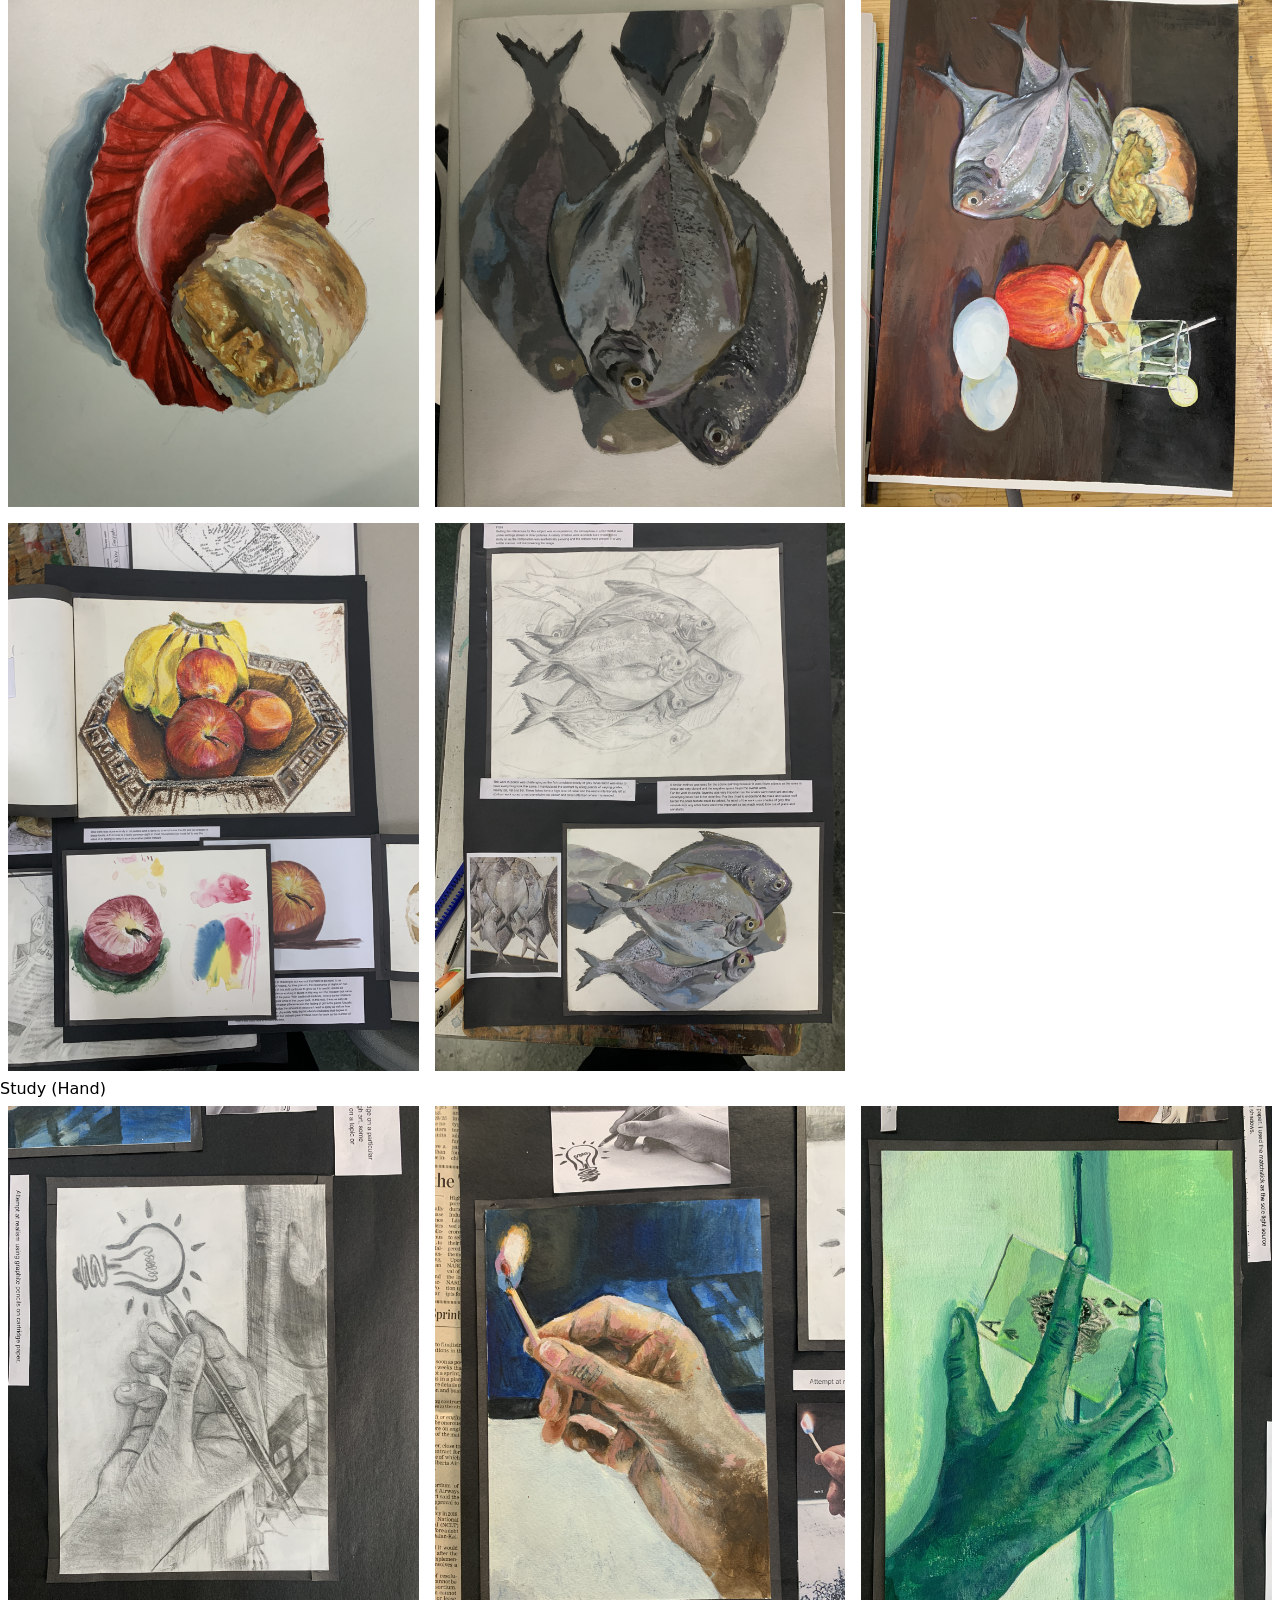
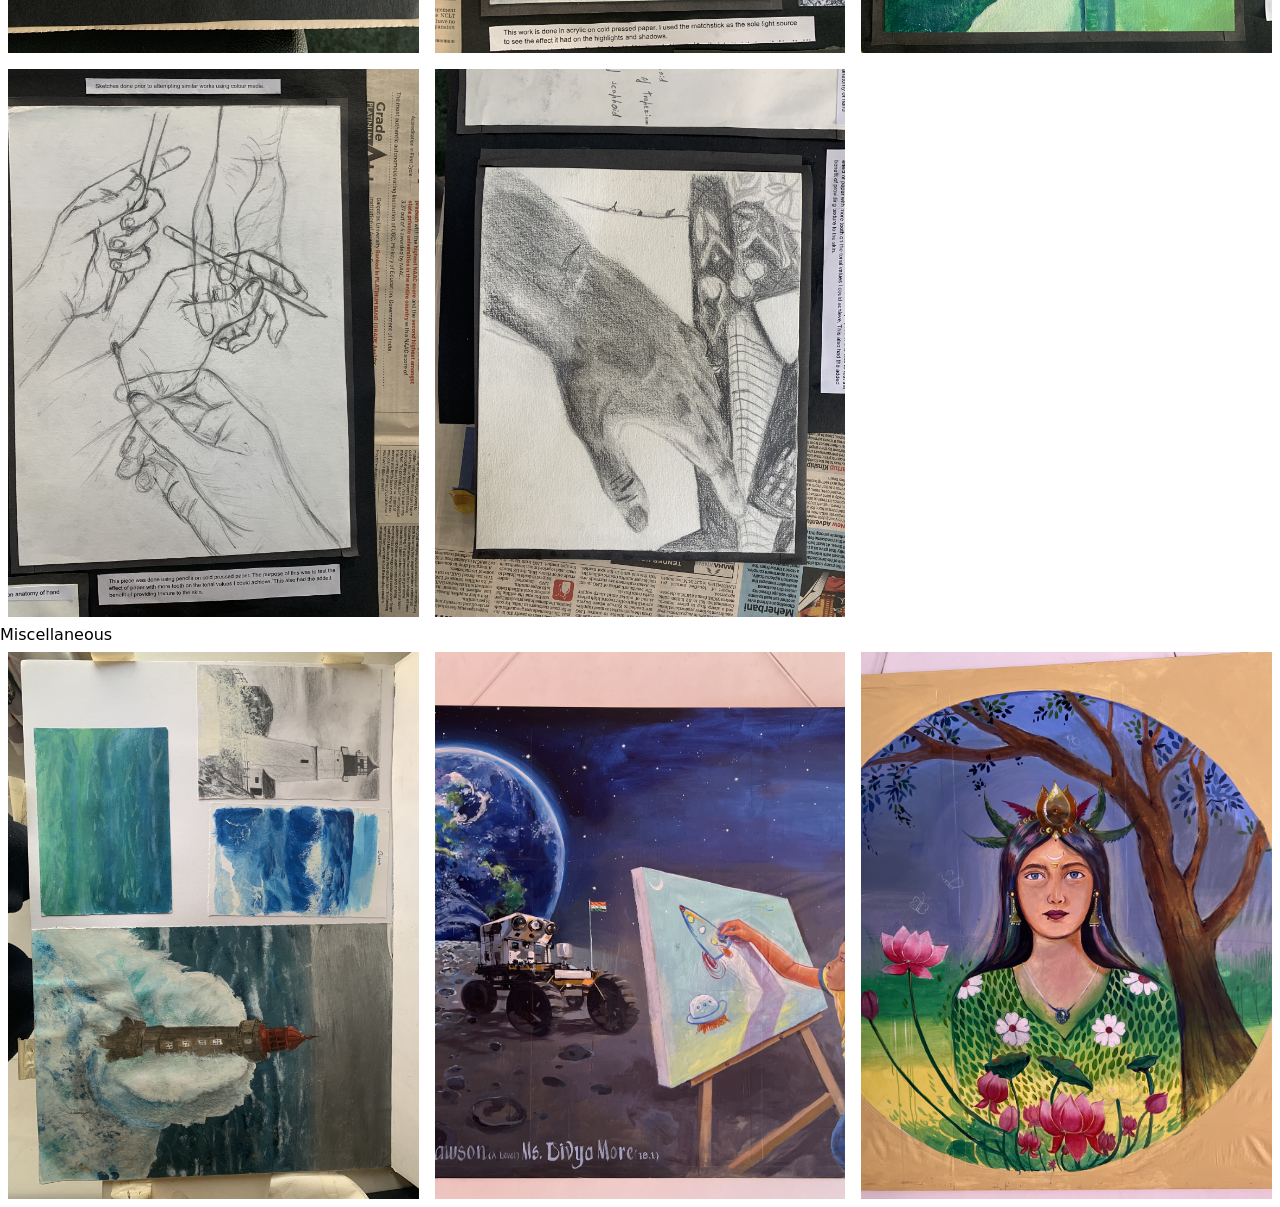
==== commit d951902a: "Update website.html with new content sections Added new sections for 3D Works, Studio 2010, Portrait" ====
--- a/website.html
+++ b/website.html
@@ -34,7 +34,9 @@
     <a href="#projects-catalog"><button class="catalog">Explore Catalog</button></a>
   </main>
 
-  <div class="content" id="projects-catalog">
+
+  <p class="divider" id="projects-catalog">3D Works</p>
+  <div class="content">
 
     <!-- Current asset counter : 45 -->
     
@@ -42,6 +44,12 @@
     <video id="2" src="assets/cup2.mp4" alt=""controls></video>
     <video id="38" src="assets/sphere.MP4" alt=""controls></video>
     <video id="39" src="assets/Final-robit.MP4" alt=""controls></video>
+    <img id="22" src="assets/BLUEBLITZ.png" alt="">
+
+  </div>
+
+  <p class="divider">Studio 2010</p>
+  <div class="content">
     
     <!-- 2010 Studio - 2025 Fall -->
 
@@ -51,15 +59,37 @@
     <img id="43" src="assets/2010studio4.jpeg" alt="">
     <img id="44" src="assets/2010studio5.jpeg" alt="">
 
-    <!--  -->
-
-    <img id="22" src="assets/BLUEBLITZ.png" alt="">
+  </div>
+
+  <p class="divider">Portraits</p>
+
+  <div class="content">
+
+    <img id="45" src="assets/art (1).jpg" alt="">
+    <img id="25" src="assets/art (4).jpg" alt="">
+    <img id="46" src="assets/10-17-25 (1).JPG" alt="">
+    <img id="58" src="assets/10-17-25 (13).jpg" alt="">
+    <img id="52" src="assets/10-17-25 (7).jpg" alt="">
+    <img id="53" src="assets/10-17-25 (8).jpg" alt="">
+    <img id="47" src="assets/10-17-25 (2).jpg" alt="">
+    <img id="48" src="assets/10-17-25 (3).jpg" alt="">
+    <img id="50" src="assets/10-17-25 (5).jpg" alt="">
+    <img id="51" src="assets/10-17-25 (6).jpg" alt="">
+    <img id="54" src="assets/10-17-25 (9).jpg" alt="">
+    <img id="55" src="assets/10-17-25 (10).jpg" alt="">
+    <img id="56" src="assets/10-17-25 (11).jpg" alt="">
+    <img id="57" src="assets/10-17-25 (12).jpg" alt="">
+    <img id="59" src="assets/10-17-25 (14).jpg" alt="">
+    <img id="60" src="assets/10-17-25 (15).jpg" alt="">
+
+  </div>  
+
+  <p class="divider">Studio 3010</p>
+
+  <div class="content">
+
     <img id="3" src="assets/5-Chettattukaran-Final.jpeg" alt="">
     <img id="4" src="assets/1.2-Chettattukaran.jpg" alt="">
-    <img id="5" src="assets/Final (1).jpg" alt="">
-    <img id="6" src="assets/S25_1020_AntonyDawson_302010_Ex3_001.jpeg" alt="">
-    <img id="7" src="assets/S25_1020_AntonyDawson_312010_Ex4_007.jpeg" alt="">
-    <img id="8" src="assets/S25_1020_AntonyDawson_302010_Ex1_031.jpeg" alt="">
     <img id="9" src="assets/2.1-Chettattukaran-1.jpg" alt="">
     <img id="10" src="assets/2.1-Chettattukaran-2.jpg" alt="">
     <img id="11" src="assets/2.2-Chettattukaran-final.jpeg" alt="">
@@ -68,33 +98,66 @@
     <img id="14" src="assets/3-Chettattukaran-final (1).jpg" alt="">
     <img id="15" src="assets/4-Chettattukaran-Ballpoint.jpg" alt="">
     <img id="16" src="assets/4-Chettattukaran-Charcoal.jpg" alt="">
+
+  </div>
+
+  <p class="divider">Studio 1020</p>
+
+  <div class="content">
+
+    <img id="5" src="assets/Final (1).jpg" alt="">
+    <img id="6" src="assets/S25_1020_AntonyDawson_302010_Ex3_001.jpeg" alt="">
+    <img id="7" src="assets/S25_1020_AntonyDawson_312010_Ex4_007.jpeg" alt="">
+    <img id="8" src="assets/S25_1020_AntonyDawson_302010_Ex1_031.jpeg" alt="">
     <img id="17" src="assets/3d-print_002.jpg" alt="">
     <img id="18" src="assets/model_001 (1).png" alt="">
     <img id="19" src="assets/model_002 (1).png" alt="">
     <img id="20" src="assets/model_003 (1).png" alt="">
     <img id="21" src="assets/S25_1020_AntonyDawson_302010_Ex2_001.jpeg" alt="">
 
-    <img id="45" src="assets/art (1).jpg" alt="">
-    <img id="23" src="assets/art (2).jpg" alt="">
-    <img id="24" src="assets/art (3).jpg" alt="">
-    <img id="25" src="assets/art (4).jpg" alt="">
-    <img id="26" src="assets/art (5).jpg" alt="">
-    <img id="27" src="assets/art (6).jpg" alt="">
+  </div>
+
+    
+
+  </div>
+
+  <p class="divider">Still Life/Food</p>
+
+  <div class="content">
+
+    <!-- <img id="26" src="assets/art (5).jpg" alt=""> Hand -->
     <img id="28" src="assets/art (7).jpg" alt="">
     <img id="29" src="assets/art (8).jpg" alt="">
     <img id="30" src="assets/art (9).jpg" alt="">
     <img id="31" src="assets/art (10).jpg" alt="">
     <img id="32" src="assets/art (11).jpg" alt="">
+
+  </div>
+  
+  <p class="divider">Study (Hand)</p>
+  
+  <div class="content">
+
+
     <img id="33" src="assets/art (12).jpg" alt="">
     <img id="34" src="assets/art (13).jpg" alt="">
     <img id="35" src="assets/art (14).jpg" alt="">
     <img id="36" src="assets/art (15).jpg" alt="">
     <img id="37" src="assets/art (16).jpg" alt="">
-
-
-
-
-  </div>
+    
+  </div>
+  
+  <p class="divider">Miscellaneous</p>
+  
+  <div class="content">
+    
+    <img id="27" src="assets/art (6).jpg" alt="">
+    <img id="23" src="assets/art (2).jpg" alt="">
+    <img id="24" src="assets/art (3).jpg" alt="">
+
+
+  </div>
+
 
   <div id="myModal" class="modal">
     <span class="close">&times;</span>
@@ -124,9 +187,23 @@
         span.onclick = function() { 
           modal.style.display = "none";
         }
+
+        document.addEventListener("keydown", function(event) {
+        if (event.key === "Escape") {
+          modal.style.display = "none";
+        }
+      });
       });
     });
   
+    document.addEventListener('fullscreenchange', () => {
+      if (document.fullscreenElement) {
+        modal.style.display = "none";
+      } 
+    });
+
     </script>
+
+    
 </body>
 </html>
--- a/main.css
+++ b/main.css
@@ -46,7 +46,13 @@
 
 .title {
   font-size: 6vw;
-  letter-spacing: .5px;
+  letter-spacing: 2px;
+}
+
+.stardos-stencil-regular {
+  font-family: "Stardos Stencil", system-ui;
+  font-weight: 400;
+  font-style: normal;
 }
 
 .subtitle {
@@ -83,17 +89,22 @@
 	100% { transform: translateX(-200%)}
 }
 
+
+
 .slide-track {
-  animation: scroll 30s linear infinite;
-  display: flex;
   position: absolute;
   inset: 0;
   z-index: -1;
-  opacity: 30%;
-  
+  opacity: 20%;
+}
+
+.ani-scroll {
+  animation: scroll 30s linear infinite;
+  display: flex;
 }
 
 .slide-track > * {
+  padding: 0;
   width: 100vw;
   object-fit: cover;
   flex-shrink: 0;
